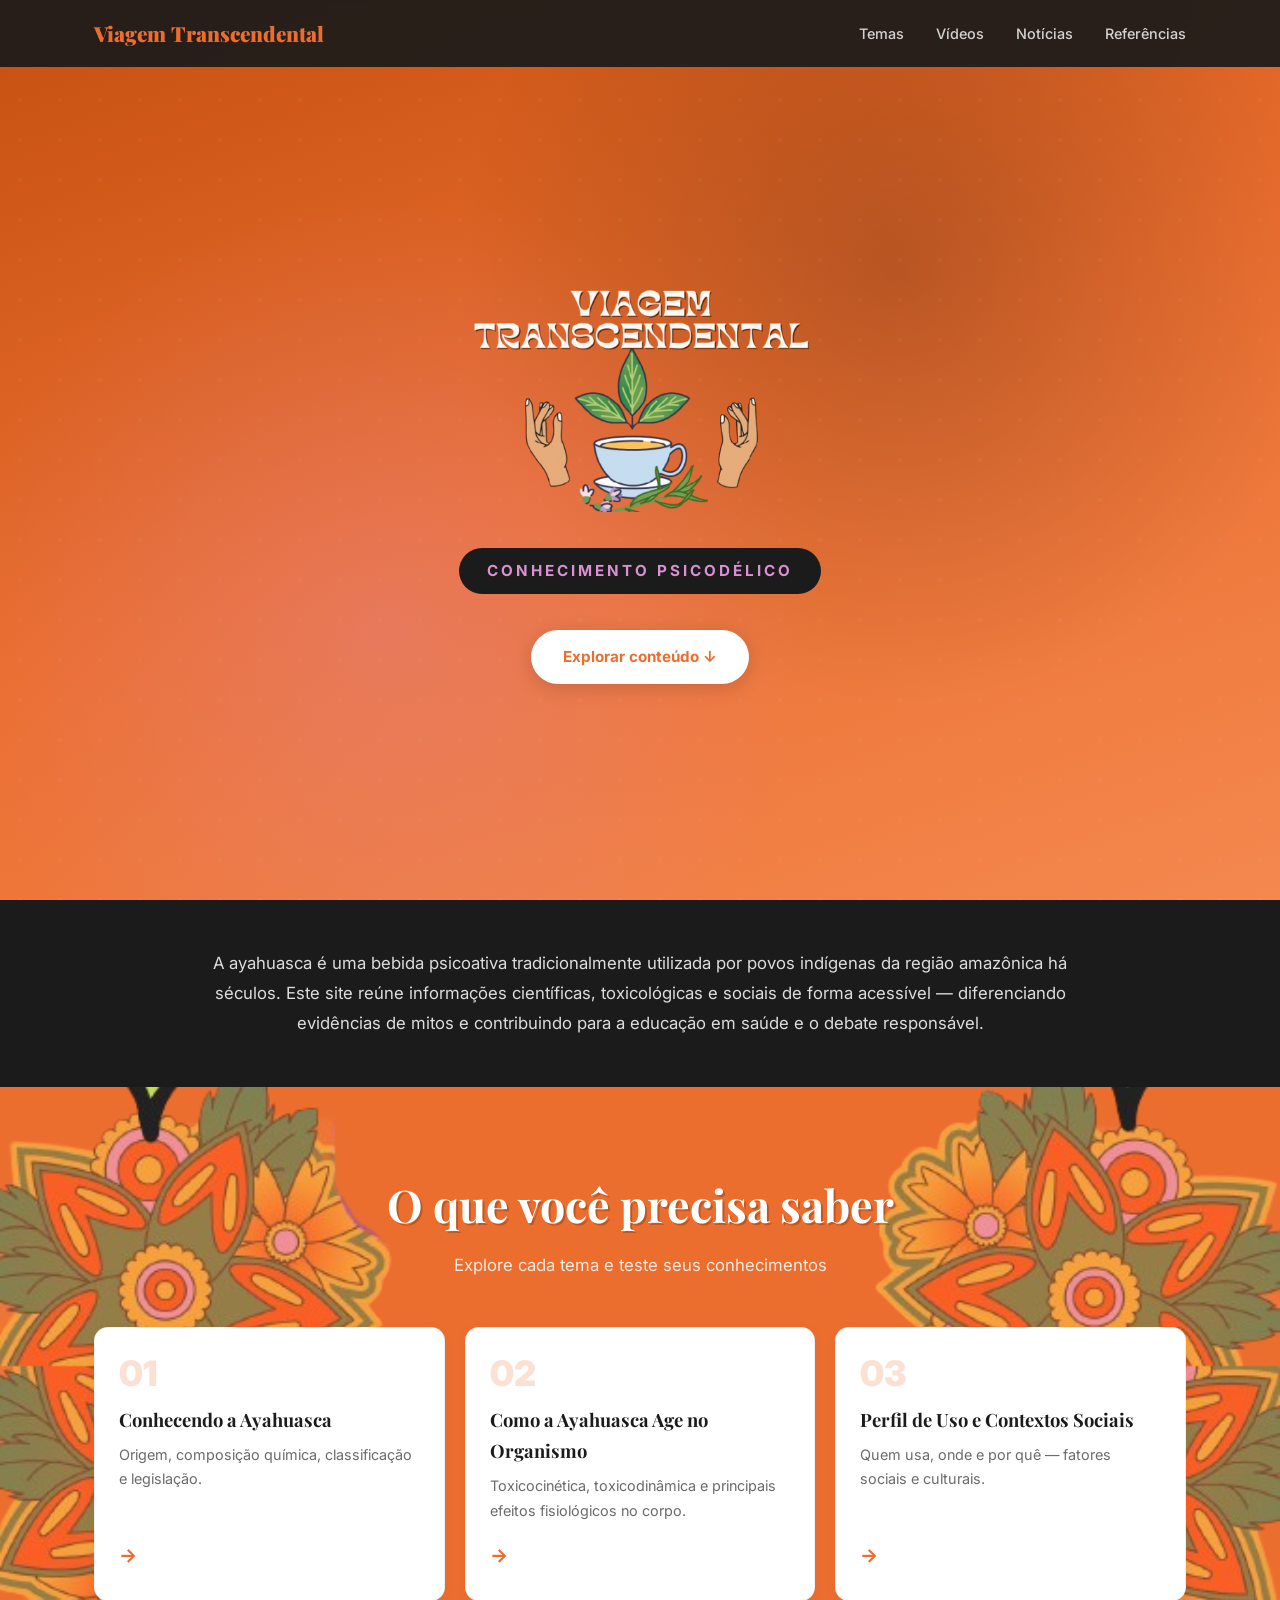
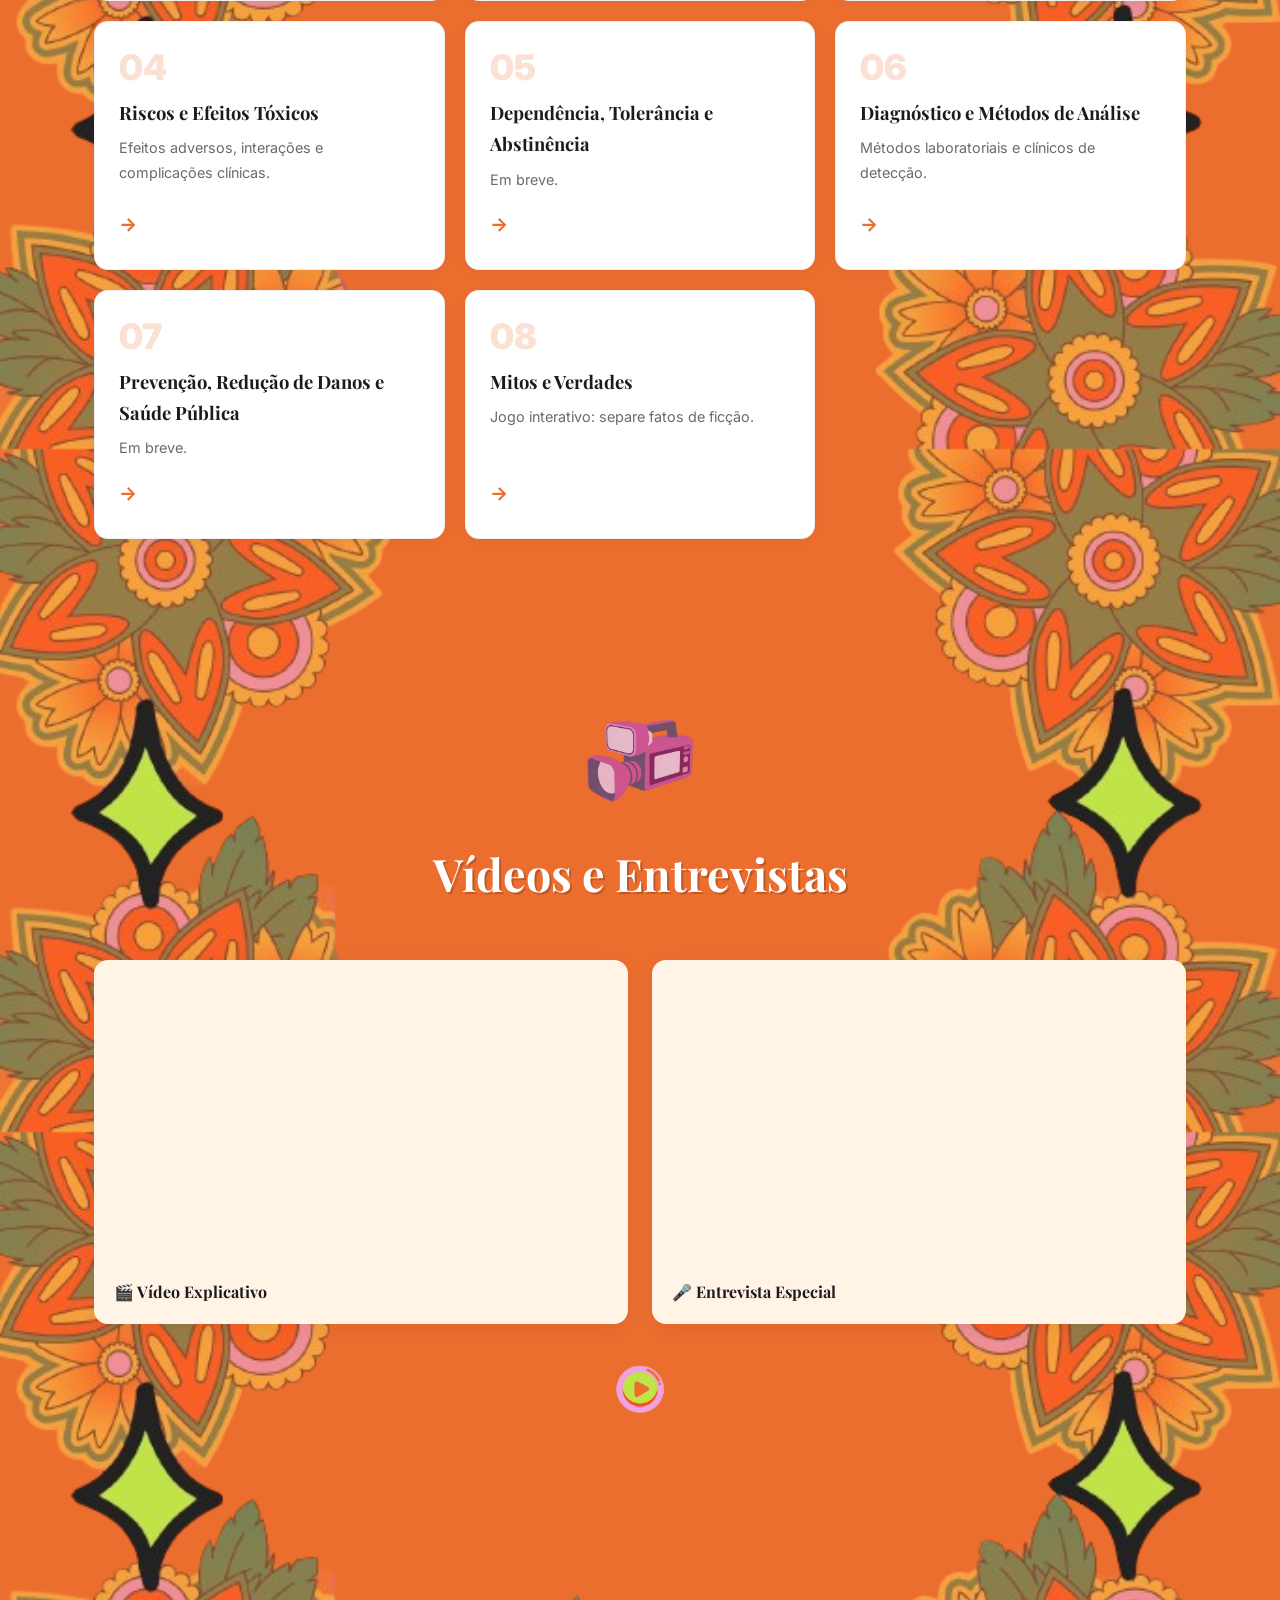
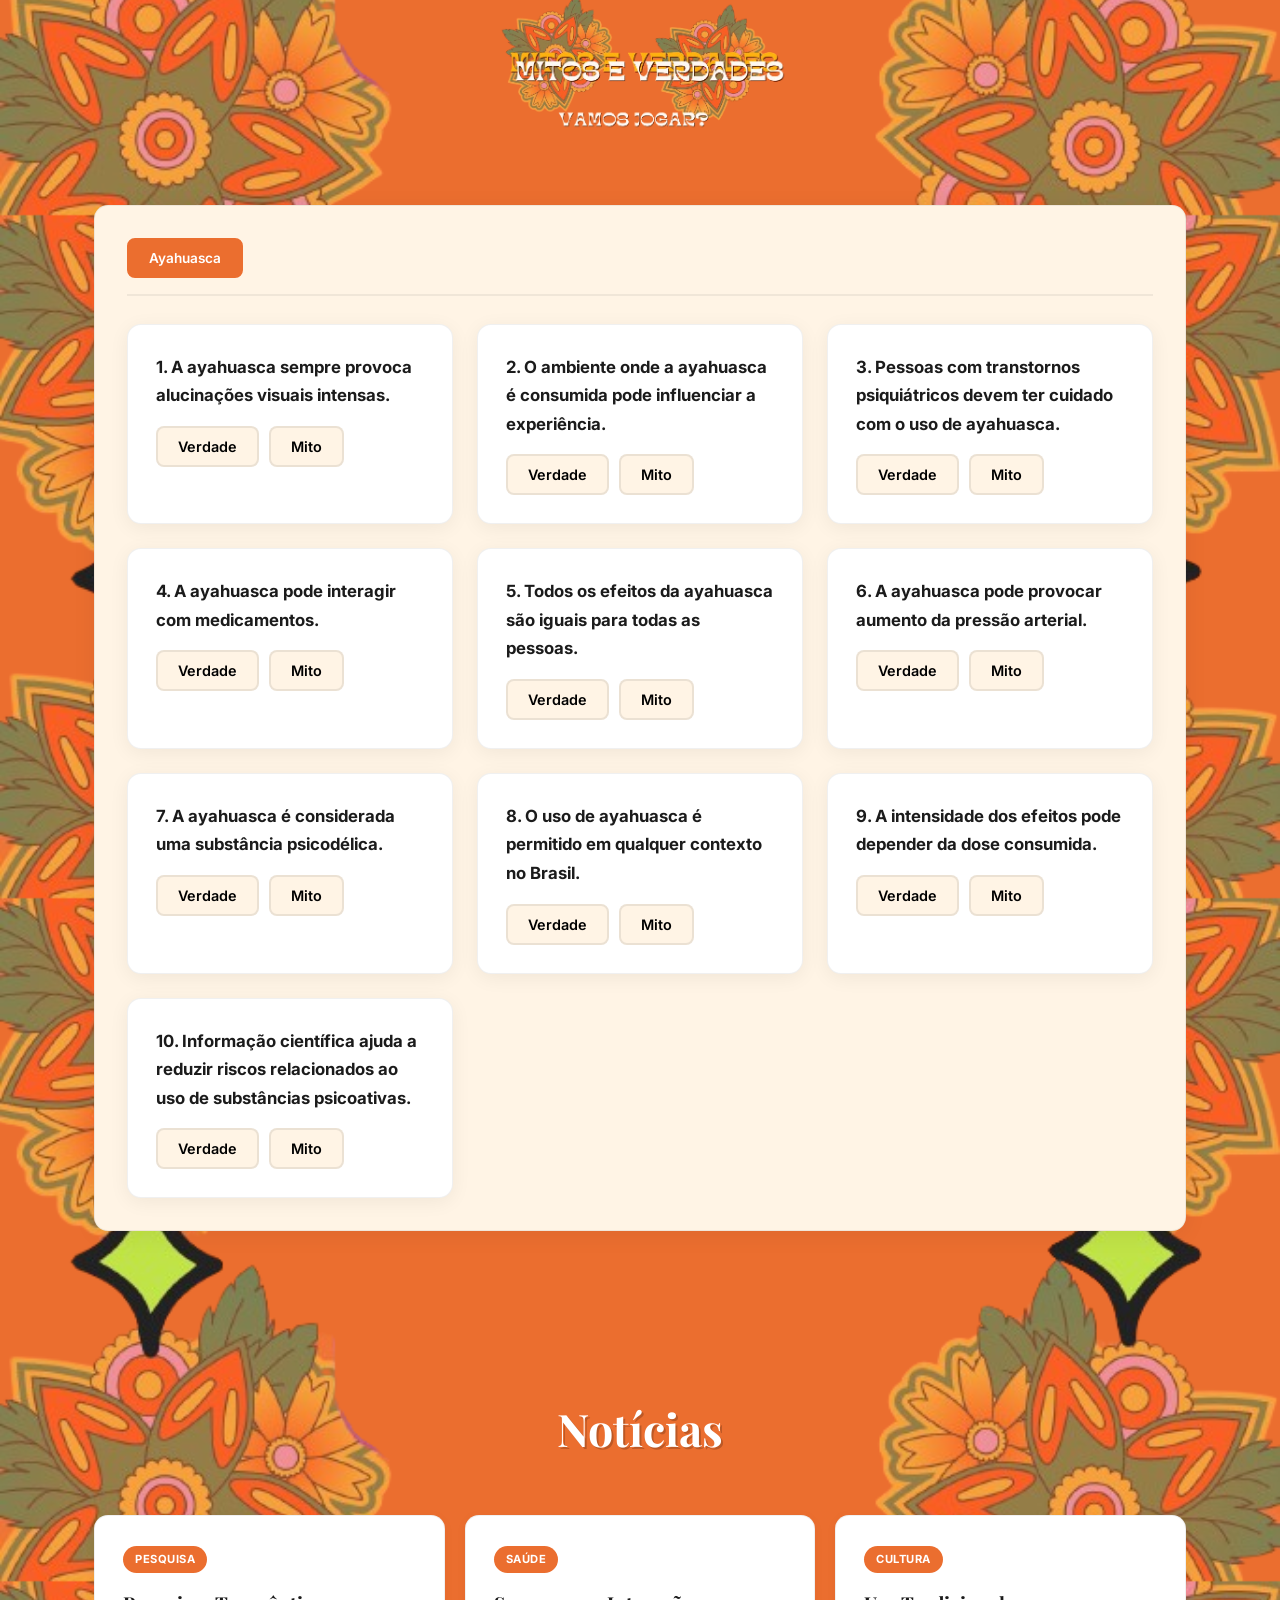
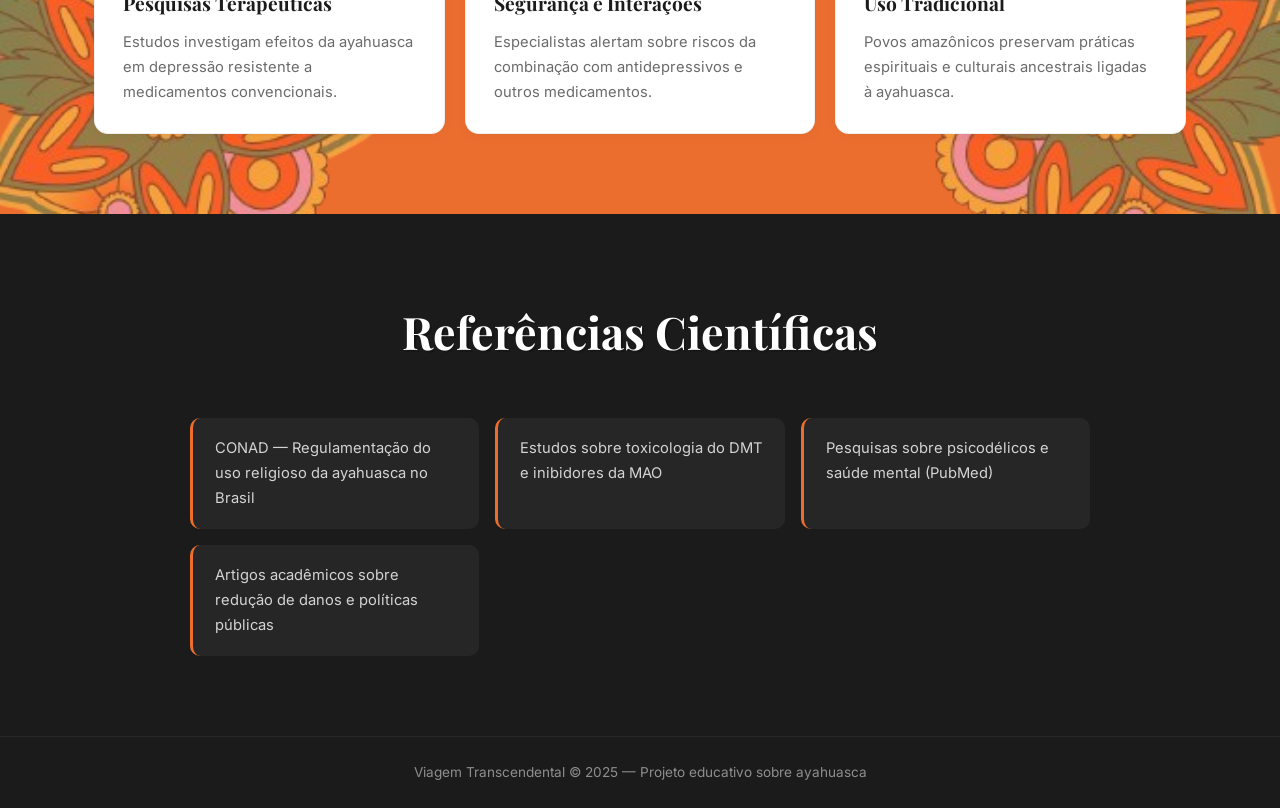
==== index.html @ 39dd9fab "nota 10" ====
<!DOCTYPE html>
<html lang="pt-BR">
<head>
  <meta charset="UTF-8">
  <meta name="viewport" content="width=device-width, initial-scale=1.0">
  <title>Viagem Transcendental</title>
  <link rel="preconnect" href="https://fonts.googleapis.com">
  <link rel="preconnect" href="https://fonts.gstatic.com" crossorigin>
  <link href="https://fonts.googleapis.com/css2?family=Playfair+Display:wght@700;900&family=Inter:wght@400;500;600;700&display=swap" rel="stylesheet">
  <link rel="stylesheet" href="styles.css">
</head>
<body>

<nav class="navbar">
  <div class="nav-container">
    <a href="#" class="nav-logo">Viagem Transcendental</a>
    <ul class="nav-links">
      <li><a href="#temas">Temas</a></li>
      <li><a href="#videos">Vídeos</a></li>
      <li><a href="#noticias">Notícias</a></li>
      <li><a href="#referencias">Referências</a></li>
    </ul>
  </div>
</nav>

<header class="hero">
  <div class="hero-bg"></div>
  <div class="hero-content">
    <img src="assets/vt-1.png" alt="Viagem Transcendental" class="hero-title">
    <p class="hero-tagline">Conhecimento Psicodélico</p>
    <a href="#temas" class="hero-btn">Explorar conteúdo ↓</a>
  </div>
</header>

<section class="about-strip">
  <div class="container">
    <p>A ayahuasca é uma bebida psicoativa tradicionalmente utilizada por povos indígenas da região amazônica há séculos. Este site reúne informações científicas, toxicológicas e sociais de forma acessível — diferenciando evidências de mitos e contribuindo para a educação em saúde e o debate responsável.</p>
  </div>
</section>

<section id="temas" class="topics-section">
  <div class="container">
    <div class="section-header">
      <h2>O que você precisa saber</h2>
      <p>Explore cada tema e teste seus conhecimentos</p>
    </div>
    <div class="topics-grid">

      <a href="topico1.html" class="topic-card">
        <span class="topic-num">01</span>
        <h3>Conhecendo a Ayahuasca</h3>
        <p>Origem, composição química, classificação e legislação.</p>
        <span class="card-arrow">→</span>
      </a>

      <a href="topico2.html" class="topic-card">
        <span class="topic-num">02</span>
        <h3>Como a Ayahuasca Age no Organismo</h3>
        <p>Toxicocinética, toxicodinâmica e principais efeitos fisiológicos no corpo.</p>
        <span class="card-arrow">→</span>
      </a>

      <a href="topico3.html" class="topic-card">
        <span class="topic-num">03</span>
        <h3>Perfil de Uso e Contextos Sociais</h3>
        <p>Quem usa, onde e por quê — fatores sociais e culturais.</p>
        <span class="card-arrow">→</span>
      </a>

      <a href="topico4.html" class="topic-card">
        <span class="topic-num">04</span>
        <h3>Riscos e Efeitos Tóxicos</h3>
        <p>Efeitos adversos, interações e complicações clínicas.</p>
        <span class="card-arrow">→</span>
      </a>

      <a href="topico5.html" class="topic-card">
        <span class="topic-num">05</span>
        <h3>Dependência, Tolerância e Abstinência</h3>
        <p>Em breve.</p>
        <span class="card-arrow">→</span>
      </a>

      <a href="topico6.html" class="topic-card">
        <span class="topic-num">06</span>
        <h3>Diagnóstico e Métodos de Análise</h3>
        <p>Métodos laboratoriais e clínicos de detecção.</p>
        <span class="card-arrow">→</span>
      </a>

      <a href="topico7.html" class="topic-card">
        <span class="topic-num">07</span>
        <h3>Prevenção, Redução de Danos e Saúde Pública</h3>
        <p>Em breve.</p>
        <span class="card-arrow">→</span>
      </a>

      <a href="#quiz" class="topic-card">
        <span class="topic-num">08</span>
        <h3>Mitos e Verdades</h3>
        <p>Jogo interativo: separe fatos de ficção.</p>
        <span class="card-arrow">→</span>
      </a>

    </div>
  </div>
</section>

<section id="videos" class="videos-section">
  <div class="container">
    <div class="section-header">
      <img src="assets/camera.png" alt="" class="section-img">
      <h2>Vídeos e Entrevistas</h2>
    </div>
    <div class="video-grid">
      <div class="video-card">
        <div class="video-wrapper">
          <iframe src="https://www.youtube.com/embed/dQw4w9WgXcQ" allowfullscreen title="Vídeo explicativo"></iframe>
        </div>
        <h3>🎬 Vídeo Explicativo</h3>
      </div>
      <div class="video-card">
        <div class="video-wrapper">
          <iframe src="https://www.youtube.com/embed/dQw4w9WgXcQ" allowfullscreen title="Entrevista"></iframe>
        </div>
        <h3>🎤 Entrevista Especial</h3>
      </div>
    </div>
    <div class="play-action">
      <img src="assets/play.png" alt="Play" class="play-img" id="play-btn">
    </div>
  </div>
</section>

<section id="quiz" class="quiz-tabs-section">
  <div class="container">
    <div class="section-header">
      <img src="assets/flores.png" alt="Mitos e Verdades" class="section-img section-img-lg">
    </div>
    <div class="quiz-box">
      <div class="quiz-tabs">
        <button class="quiz-tab active" data-tab="ayahuasca">Ayahuasca</button>
      </div>

      <div class="quiz-panel active" id="panel-ayahuasca">
        <div class="quiz-grid">
          <div class="quiz-item" data-answer="mito">
            <p class="quiz-question">1. A ayahuasca sempre provoca alucinações visuais intensas.</p>
            <div class="quiz-options">
              <button class="quiz-btn" data-choice="verdade">Verdade</button>
              <button class="quiz-btn" data-choice="mito">Mito</button>
            </div>
            <div class="quiz-feedback">
              <p class="ans-result"></p>
              <p class="ans-explanation">Os efeitos variam entre as pessoas. Algumas podem ter visões intensas, enquanto outras experimentam principalmente alterações emocionais, introspecção ou mudanças na percepção.</p>
            </div>
          </div>

          <div class="quiz-item" data-answer="verdade">
            <p class="quiz-question">2. O ambiente onde a ayahuasca é consumida pode influenciar a experiência.</p>
            <div class="quiz-options">
              <button class="quiz-btn" data-choice="verdade">Verdade</button>
              <button class="quiz-btn" data-choice="mito">Mito</button>
            </div>
            <div class="quiz-feedback">
              <p class="ans-result"></p>
              <p class="ans-explanation">O chamado "set e setting" — estado mental da pessoa e ambiente onde ocorre o consumo — pode influenciar significativamente os efeitos psicológicos da experiência.</p>
            </div>
          </div>

          <div class="quiz-item" data-answer="verdade">
            <p class="quiz-question">3. Pessoas com transtornos psiquiátricos devem ter cuidado com o uso de ayahuasca.</p>
            <div class="quiz-options">
              <button class="quiz-btn" data-choice="verdade">Verdade</button>
              <button class="quiz-btn" data-choice="mito">Mito</button>
            </div>
            <div class="quiz-feedback">
              <p class="ans-result"></p>
              <p class="ans-explanation">Indivíduos com histórico de psicose, esquizofrenia ou transtornos psiquiátricos graves podem apresentar maior risco de crises psicológicas após o uso.</p>
            </div>
          </div>

          <div class="quiz-item" data-answer="verdade">
            <p class="quiz-question">4. A ayahuasca pode interagir com medicamentos.</p>
            <div class="quiz-options">
              <button class="quiz-btn" data-choice="verdade">Verdade</button>
              <button class="quiz-btn" data-choice="mito">Mito</button>
            </div>
            <div class="quiz-feedback">
              <p class="ans-result"></p>
              <p class="ans-explanation">Especialmente com medicamentos que atuam no sistema serotoninérgico, como antidepressivos, podendo aumentar o risco de síndrome serotoninérgica.</p>
            </div>
          </div>

          <div class="quiz-item" data-answer="mito">
            <p class="quiz-question">5. Todos os efeitos da ayahuasca são iguais para todas as pessoas.</p>
            <div class="quiz-options">
              <button class="quiz-btn" data-choice="verdade">Verdade</button>
              <button class="quiz-btn" data-choice="mito">Mito</button>
            </div>
            <div class="quiz-feedback">
              <p class="ans-result"></p>
              <p class="ans-explanation">Os efeitos podem variar de acordo com dose, metabolismo, estado psicológico e ambiente.</p>
            </div>
          </div>

          <div class="quiz-item" data-answer="verdade">
            <p class="quiz-question">6. A ayahuasca pode provocar aumento da pressão arterial.</p>
            <div class="quiz-options">
              <button class="quiz-btn" data-choice="verdade">Verdade</button>
              <button class="quiz-btn" data-choice="mito">Mito</button>
            </div>
            <div class="quiz-feedback">
              <p class="ans-result"></p>
              <p class="ans-explanation">Alguns compostos presentes na bebida podem causar alterações cardiovasculares temporárias, como aumento da pressão arterial e da frequência cardíaca.</p>
            </div>
          </div>

          <div class="quiz-item" data-answer="verdade">
            <p class="quiz-question">7. A ayahuasca é considerada uma substância psicodélica.</p>
            <div class="quiz-options">
              <button class="quiz-btn" data-choice="verdade">Verdade</button>
              <button class="quiz-btn" data-choice="mito">Mito</button>
            </div>
            <div class="quiz-feedback">
              <p class="ans-result"></p>
              <p class="ans-explanation">Ela contém compostos que alteram a percepção, o pensamento e o estado de consciência, sendo classificada como uma substância psicodélica.</p>
            </div>
          </div>

          <div class="quiz-item" data-answer="mito">
            <p class="quiz-question">8. O uso de ayahuasca é permitido em qualquer contexto no Brasil.</p>
            <div class="quiz-options">
              <button class="quiz-btn" data-choice="verdade">Verdade</button>
              <button class="quiz-btn" data-choice="mito">Mito</button>
            </div>
            <div class="quiz-feedback">
              <p class="ans-result"></p>
              <p class="ans-explanation">No Brasil, o uso é permitido apenas em contextos religiosos específicos, conforme regulamentação do Conselho Nacional de Políticas sobre Drogas (CONAD).</p>
            </div>
          </div>

          <div class="quiz-item" data-answer="verdade">
            <p class="quiz-question">9. A intensidade dos efeitos pode depender da dose consumida.</p>
            <div class="quiz-options">
              <button class="quiz-btn" data-choice="verdade">Verdade</button>
              <button class="quiz-btn" data-choice="mito">Mito</button>
            </div>
            <div class="quiz-feedback">
              <p class="ans-result"></p>
              <p class="ans-explanation">A quantidade ingerida influencia diretamente a intensidade e duração dos efeitos físicos e psicológicos.</p>
            </div>
          </div>

          <div class="quiz-item" data-answer="verdade">
            <p class="quiz-question">10. Informação científica ajuda a reduzir riscos relacionados ao uso de substâncias psicoativas.</p>
            <div class="quiz-options">
              <button class="quiz-btn" data-choice="verdade">Verdade</button>
              <button class="quiz-btn" data-choice="mito">Mito</button>
            </div>
            <div class="quiz-feedback">
              <p class="ans-result"></p>
              <p class="ans-explanation">O acesso a informações confiáveis permite que as pessoas compreendam melhor os possíveis riscos e adotem comportamentos mais seguros.</p>
            </div>
          </div>
        </div>
      </div>








    </div>
  </div>
</section>

<section id="noticias" class="news-section">
  <div class="container">
    <div class="section-header">
      <h2>Notícias</h2>
    </div>
    <div class="news-grid">
      <div class="news-card">
        <span class="news-tag">Pesquisa</span>
        <h4>Pesquisas Terapêuticas</h4>
        <p>Estudos investigam efeitos da ayahuasca em depressão resistente a medicamentos convencionais.</p>
      </div>
      <div class="news-card">
        <span class="news-tag">Saúde</span>
        <h4>Segurança e Interações</h4>
        <p>Especialistas alertam sobre riscos da combinação com antidepressivos e outros medicamentos.</p>
      </div>
      <div class="news-card">
        <span class="news-tag">Cultura</span>
        <h4>Uso Tradicional</h4>
        <p>Povos amazônicos preservam práticas espirituais e culturais ancestrais ligadas à ayahuasca.</p>
      </div>
    </div>
  </div>
</section>

<section id="referencias" class="references-section">
  <div class="container">
    <div class="section-header light">
      <h2>Referências Científicas</h2>
    </div>
    <div class="ref-grid">
      <div class="ref-item">CONAD — Regulamentação do uso religioso da ayahuasca no Brasil</div>
      <div class="ref-item">Estudos sobre toxicologia do DMT e inibidores da MAO</div>
      <div class="ref-item">Pesquisas sobre psicodélicos e saúde mental (PubMed)</div>
      <div class="ref-item">Artigos acadêmicos sobre redução de danos e políticas públicas</div>
    </div>
  </div>
</section>

<footer>
  <div class="container">
    <p>Viagem Transcendental &copy; 2025 — Projeto educativo sobre ayahuasca</p>
  </div>
</footer>

<script src="script.js"></script>
</body>
</html>
---- styles.css ----
:root {
  --orange: #EB6E2F;
  --orange-dark: #c4500f;
  --orange-light: #f4884f;
  --pink: #D991D2;
  --pink-dark: #b86fb1;
  --cream: #FFF4E5;
  --dark: #1B1B1B;
  --white: #ffffff;
  --text: #2d2d2d;
  --text-muted: #6b6b6b;
  --radius: 14px;
}

* { margin: 0; padding: 0; box-sizing: border-box; }

body {
  font-family: 'Inter', sans-serif;
  color: var(--text);
  line-height: 1.7;
  background: var(--orange);
  background-image: url('assets/fundo.png');
  background-repeat: repeat-y;
  background-size: 100% auto;
  background-position: top center;
}

.container {
  max-width: 1140px;
  margin: 0 auto;
  padding: 0 24px;
}

h1, h2, h3, h4 {
  font-family: 'Playfair Display', serif;
}

/* ===== NAVBAR ===== */
.navbar {
  position: fixed;
  top: 0;
  left: 0;
  right: 0;
  z-index: 100;
  background: rgba(27,27,27,.92);
  backdrop-filter: blur(12px);
  padding: 16px 0;
}

.nav-container {
  max-width: 1140px;
  margin: 0 auto;
  padding: 0 24px;
  display: flex;
  align-items: center;
  justify-content: space-between;
}

.nav-logo {
  font-family: 'Playfair Display', serif;
  font-size: 1.3rem;
  font-weight: 900;
  color: var(--orange);
  text-decoration: none;
}

.nav-links {
  display: flex;
  list-style: none;
  gap: 32px;
}

.nav-links a {
  color: rgba(255,255,255,.8);
  text-decoration: none;
  font-size: .9rem;
  font-weight: 500;
  transition: .2s;
}

.nav-links a:hover {
  color: var(--orange);
}

/* ===== HERO ===== */
/* ===== HERO (MODIFICADO) ===== */
.hero {
  min-height: 100vh;
  display: flex;
  flex-direction: column;
  align-items: center;
  justify-content: center; /* Alinha verticalmente no centro */
  text-align: center;
  position: relative;
  overflow: hidden;
  background: var(--orange);
  padding: 100px 24px 60px; /* Aumentado o padding para dar folga da navbar e do fundo */
}

/* O conteúdo agora é flexível e não foge da tela */
.hero-content {
  position: relative; /* Mudado de absolute para relative */
  z-index: 3;
  display: flex;
  flex-direction: column; /* Empilha os elementos um embaixo do outro */
  align-items: center;    /* Centraliza horizontalmente */
  justify-content: center;
  width: 100%;
  max-width: 800px;       /* Limita a largura para o conteúdo não espalhar em telas ultra-wide */
  margin: 0 auto;
}

.hero-bg {
  position: absolute;
  inset: 0;
  background:
    radial-gradient(circle at 30% 70%, rgba(217,145,210,.25) 0%, transparent 40%),
    radial-gradient(circle at 70% 30%, rgba(0,0,0,.2) 0%, transparent 40%),
    linear-gradient(160deg, var(--orange-dark) 0%, var(--orange) 50%, var(--orange-light) 100%);
}

.hero::after {
  content: "";
  position: absolute;
  inset: 0;
  background-image: url("data:image/svg+xml,%3Csvg width='40' height='40' viewBox='0 0 40 40' xmlns='http://www.w3.org/2000/svg'%3E%3Cg fill='%23ffffff' fill-opacity='0.04'%3E%3Ccircle cx='20' cy='20' r='2'/%3E%3C/g%3E%3C/svg%3E");
}

.hero-frame {
  position: relative;
  z-index: 1;
  width: 100%;
  max-width: 910px;
  height: auto;
  margin-top: 60px;
}

.hero-title {
  max-width: 480px;
  width: 80%;
  height: auto;
  margin-bottom: 20px;
}

.hero-logo {
  max-width: 700px;
  width: 90%;
  height: auto;
}

.hero h1 {
  font-size: clamp(3.5rem, 9vw, 6.5rem);
  color: #fff;
  text-shadow: 4px 4px 0 rgba(0,0,0,.25);
  letter-spacing: -1px;
  line-height: 1;
}

.hero-tagline {
  margin-top: 16px;
  display: inline-block;
  background: var(--dark);
  color: var(--pink);
  padding: 10px 28px;
  border-radius: 50px;
  font-weight: 700;
  font-size: .95rem;
  letter-spacing: 3px;
  text-transform: uppercase;
}

.hero-btn {
  display: inline-block;
  margin-top: 36px;
  padding: 14px 32px;
  background: #fff;
  color: var(--orange);
  text-decoration: none;
  font-weight: 700;
  border-radius: 50px;
  font-size: .95rem;
  transition: .3s;
  box-shadow: 0 4px 20px rgba(0,0,0,.15);
}

.hero-btn:hover {
  transform: translateY(-3px);
  box-shadow: 0 8px 30px rgba(0,0,0,.25);
}

/* ===== ABOUT STRIP ===== */
.about-strip {
  background: var(--dark);
  padding: 48px 0;
}

.about-strip p {
  color: rgba(255,255,255,.85);
  font-size: 1.05rem;
  max-width: 860px;
  margin: 0 auto;
  text-align: center;
  line-height: 1.8;
}

/* ===== SECTION HEADERS ===== */
.section-header {
  text-align: center;
  margin-bottom: 48px;
}

.section-header h2 {
  font-size: clamp(2rem, 4vw, 2.8rem);
  color: #fff;
  margin-bottom: 8px;
  text-shadow: 2px 2px 0 rgba(0,0,0,.2);
}

.section-header.light h2 {
  color: #fff;
}

.section-header p {
  color: rgba(255,255,255,.85);
  font-size: 1.05rem;
}

/* ===== TOPICS ===== */
.topics-section {
  padding: 80px 0;
  background: transparent;
}

.topics-grid {
  display: grid;
  grid-template-columns: repeat(auto-fill, minmax(260px, 1fr));
  gap: 20px;
}

.topic-card {
  background: var(--white);
  border-radius: var(--radius);
  padding: 28px 24px;
  text-decoration: none;
  color: var(--text);
  position: relative;
  overflow: hidden;
  border: 1px solid rgba(0,0,0,.06);
  box-shadow: 0 2px 12px rgba(0,0,0,.04);
  transition: .3s;
  display: flex;
  flex-direction: column;
}

.topic-card::before {
  content: "";
  position: absolute;
  top: 0;
  left: 0;
  right: 0;
  height: 4px;
  background: linear-gradient(90deg, var(--orange), var(--pink));
  opacity: 0;
  transition: .3s;
}

.topic-card:hover {
  transform: translateY(-6px);
  box-shadow: 0 12px 36px rgba(235,110,47,.15);
  border-color: var(--orange);
}

.topic-card:hover::before {
  opacity: 1;
}

.topic-num {
  font-size: 2.2rem;
  font-weight: 900;
  color: var(--orange);
  opacity: .2;
  line-height: 1;
  margin-bottom: 12px;
}

.topic-card h3 {
  font-size: 1.15rem;
  margin-bottom: 8px;
  color: var(--dark);
}

.topic-card p {
  font-size: .9rem;
  color: var(--text-muted);
  flex: 1;
}

.card-arrow {
  display: inline-block;
  margin-top: 16px;
  font-size: 1.2rem;
  color: var(--orange);
  font-weight: 700;
  transition: .2s;
}

.topic-card:hover .card-arrow {
  transform: translateX(6px);
}

/* ===== VIDEOS ===== */
.videos-section {
  padding: 80px 0;
  background: transparent;
}

.video-grid {
  display: grid;
  grid-template-columns: repeat(auto-fit, minmax(320px, 1fr));
  gap: 24px;
}

.video-card {
  background: var(--cream);
  border-radius: var(--radius);
  overflow: hidden;
  box-shadow: 0 4px 20px rgba(0,0,0,.06);
  transition: .3s;
}

.video-card:hover {
  transform: translateY(-4px);
  box-shadow: 0 12px 32px rgba(0,0,0,.1);
}

.video-wrapper {
  position: relative;
  padding-bottom: 56.25%;
}

.video-wrapper iframe {
  position: absolute;
  width: 100%;
  height: 100%;
  top: 0;
  left: 0;
  border: none;
}

.video-card h3 {
  padding: 18px 20px;
  font-size: 1rem;
  color: var(--dark);
}

/* ===== NEWS ===== */
.news-section {
  padding: 80px 0;
  background: transparent;
}

.news-grid {
  display: grid;
  grid-template-columns: repeat(auto-fit, minmax(280px, 1fr));
  gap: 20px;
}

.news-card {
  background: var(--white);
  border-radius: var(--radius);
  padding: 28px;
  border: 1px solid rgba(0,0,0,.06);
  box-shadow: 0 2px 12px rgba(0,0,0,.04);
  transition: .3s;
}

.news-card:hover {
  transform: translateY(-4px);
  box-shadow: 0 8px 28px rgba(0,0,0,.1);
}

.news-tag {
  display: inline-block;
  padding: 4px 12px;
  background: var(--orange);
  color: #fff;
  font-size: .7rem;
  font-weight: 700;
  border-radius: 20px;
  text-transform: uppercase;
  letter-spacing: .5px;
  margin-bottom: 14px;
}

.news-card h4 {
  font-size: 1.2rem;
  margin-bottom: 10px;
  color: var(--dark);
}

.news-card p {
  color: var(--text-muted);
  font-size: .92rem;
}

/* ===== REFERENCES ===== */
.references-section {
  padding: 80px 0;
  background: var(--dark);
}

.ref-grid {
  display: grid;
  grid-template-columns: repeat(auto-fit, minmax(260px, 1fr));
  gap: 16px;
  max-width: 900px;
  margin: 0 auto;
}

.ref-item {
  padding: 18px 22px;
  background: rgba(255,255,255,.05);
  border-radius: 10px;
  color: rgba(255,255,255,.8);
  font-size: .92rem;
  border-left: 3px solid var(--orange);
}

/* ===== QUIZ TABS (index) ===== */
.quiz-tabs-section {
  padding: 80px 0;
  background: transparent;
}

.quiz-box {
  background: var(--cream);
  border-radius: var(--radius);
  padding: 32px;
  border: 1px solid rgba(0,0,0,.06);
  box-shadow: 0 4px 24px rgba(0,0,0,.06);
}

.quiz-tabs {
  display: flex;
  flex-wrap: wrap;
  gap: 8px;
  margin-bottom: 28px;
  border-bottom: 2px solid rgba(0,0,0,.06);
  padding-bottom: 16px;
}

.quiz-tab {
  padding: 10px 20px;
  background: var(--white);
  border: 2px solid rgba(0,0,0,.08);
  border-radius: 8px;
  font-weight: 600;
  font-size: .85rem;
  cursor: pointer;
  transition: .2s;
  font-family: 'Inter', sans-serif;
}

.quiz-tab:hover {
  border-color: var(--orange);
  color: var(--orange);
}

.quiz-tab.active {
  background: var(--orange);
  color: #fff;
  border-color: var(--orange);
}

.quiz-panel {
  display: none;
}

.quiz-panel.active {
  display: block;
  animation: fadeIn .3s ease;
}

/* ===== SECTION IMAGES ===== */
.section-img {
  display: block;
  max-width: 220px;
  height: auto;
  margin: 0 auto 20px;
}

.section-img-lg {
  max-width: 320px;
}

.play-action {
  text-align: center;
  margin-top: 32px;
}

.play-img {
  width: 120px;
  cursor: pointer;
  transition: .3s;
}

.play-img:hover {
  transform: scale(1.1);
}

/* ===== FOOTER ===== */
footer {
  background: var(--dark);
  border-top: 1px solid rgba(255,255,255,.06);
  text-align: center;
  padding: 24px;
  color: rgba(255,255,255,.5);
  font-size: .85rem;
}

/* ===== PAGE HEADER (tópicos) ===== */
.page-header {
  background: linear-gradient(135deg, var(--orange-dark), var(--orange));
  padding: 100px 0 50px;
  color: #fff;
}

.page-header h1 {
  font-size: clamp(2rem, 5vw, 3rem);
  color: #fff;
  margin-top: 8px;
}

.back-link {
  color: rgba(255,255,255,.7);
  text-decoration: none;
  font-size: .9rem;
  font-weight: 500;
  transition: .2s;
}

.back-link:hover {
  color: #fff;
}

/* ===== PAGE CONTENT ===== */
.page-content {
  padding: 60px 24px 80px;
}

.content-block {
  background: var(--white);
  border-radius: var(--radius);
  padding: 40px;
  box-shadow: 0 4px 24px rgba(0,0,0,.06);
  margin-bottom: 48px;
  border: 1px solid rgba(0,0,0,.05);
}

.content-block h2 {
  text-align: left;
  font-size: 1.8rem;
  margin-bottom: 20px;
  color: var(--orange);
}

.content-block p {
  margin-bottom: 16px;
  color: var(--text-muted);
  font-size: 1.05rem;
}

/* ===== QUIZ ===== */
.quiz-section h2 {
  text-align: left;
  font-size: 1.8rem;
  margin-bottom: 24px;
  color: var(--dark);
}

.quiz-grid {
  display: grid;
  grid-template-columns: repeat(auto-fit, minmax(300px, 1fr));
  gap: 24px;
}

.quiz-item {
  background: var(--white);
  border-radius: var(--radius);
  padding: 28px;
  box-shadow: 0 4px 20px rgba(0,0,0,.06);
  border: 1px solid rgba(0,0,0,.06);
}

.quiz-question {
  font-weight: 700;
  font-size: 1.05rem;
  margin-bottom: 16px;
  color: var(--dark);
}

.quiz-options {
  display: flex;
  flex-wrap: wrap;
  gap: 10px;
}

.quiz-btn {
  padding: 10px 20px;
  background: var(--cream);
  border: 2px solid rgba(0,0,0,.08);
  border-radius: 8px;
  font-weight: 600;
  font-size: .9rem;
  cursor: pointer;
  transition: .2s;
  font-family: 'Inter', sans-serif;
}

.quiz-btn:hover:not(:disabled) {
  border-color: var(--orange);
  background: rgba(235,110,47,.06);
}

.quiz-btn:disabled {
  cursor: not-allowed;
  opacity: .7;
}

.quiz-btn.correct {
  background: #d4edda;
  border-color: #28a745;
  color: #155724;
}

.quiz-btn.wrong {
  background: #f8d7da;
  border-color: #dc3545;
  color: #721c24;
}

.quiz-feedback {
  display: none;
  margin-top: 16px;
  padding: 16px;
  border-radius: 10px;
  background: var(--cream);
}

.quiz-feedback.show {
  display: block;
  animation: fadeIn .3s ease;
}

.ans-result {
  font-weight: 700;
  font-size: 1rem;
  margin-bottom: 8px;
}

.ans-explanation {
  color: var(--text-muted);
  font-size: .9rem;
}

@keyframes fadeIn {
  from { opacity: 0; transform: translateY(-8px); }
  to { opacity: 1; transform: translateY(0); }
}

/* ===== RESPONSIVE ===== */
@media (max-width: 768px) {
  .nav-links { display: none; }
  .topics-grid { grid-template-columns: 1fr; }
  .content-block { padding: 24px; }
  .quiz-options { flex-direction: column; }
  .quiz-btn { width: 100%; }
  .about-strip p { font-size: .95rem; padding: 0 12px; }
  .hero-title { max-width: 280px; }
  .hero-frame { max-width: 100%; margin-top: 30px; }
  .hero-content { margin-top: -40px; }
  .section-img { max-width: 140px; }
  .section-img-lg { max-width: 220px; }
  .play-img { width: 80px; }
}
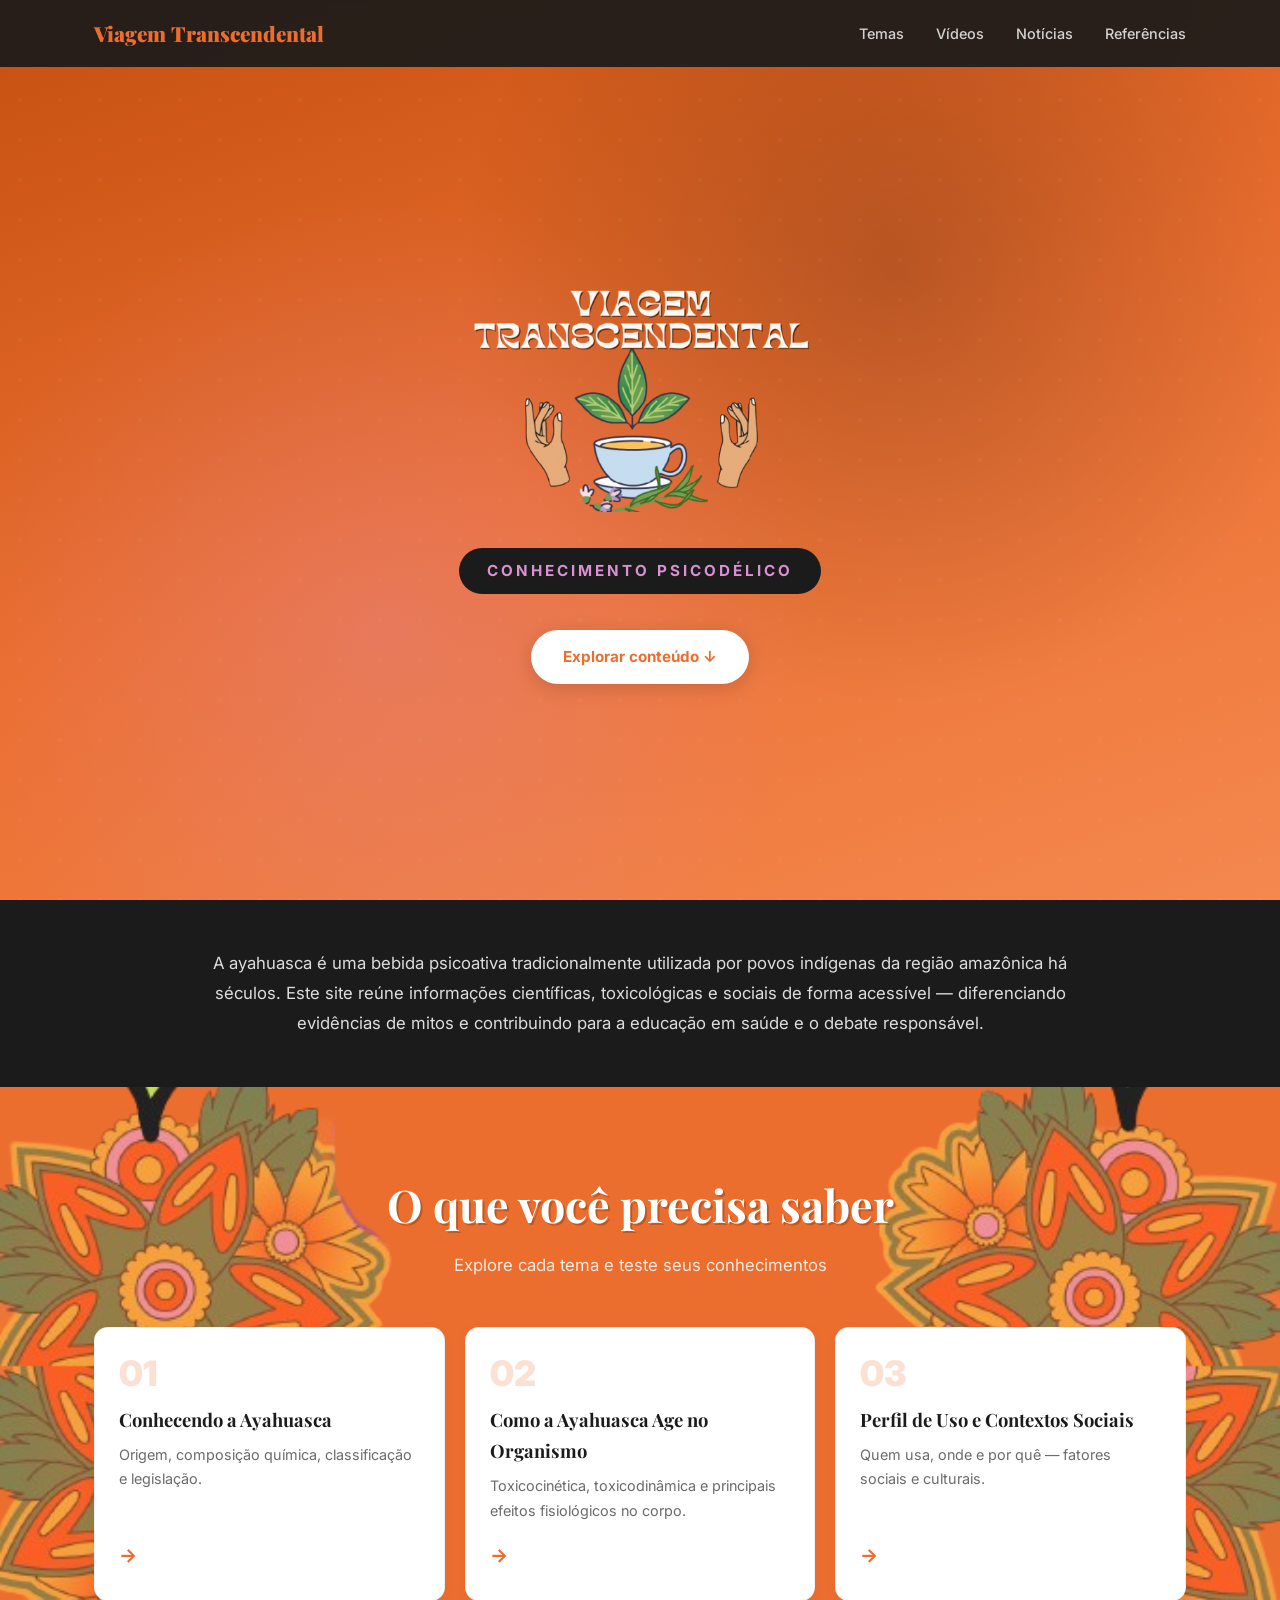
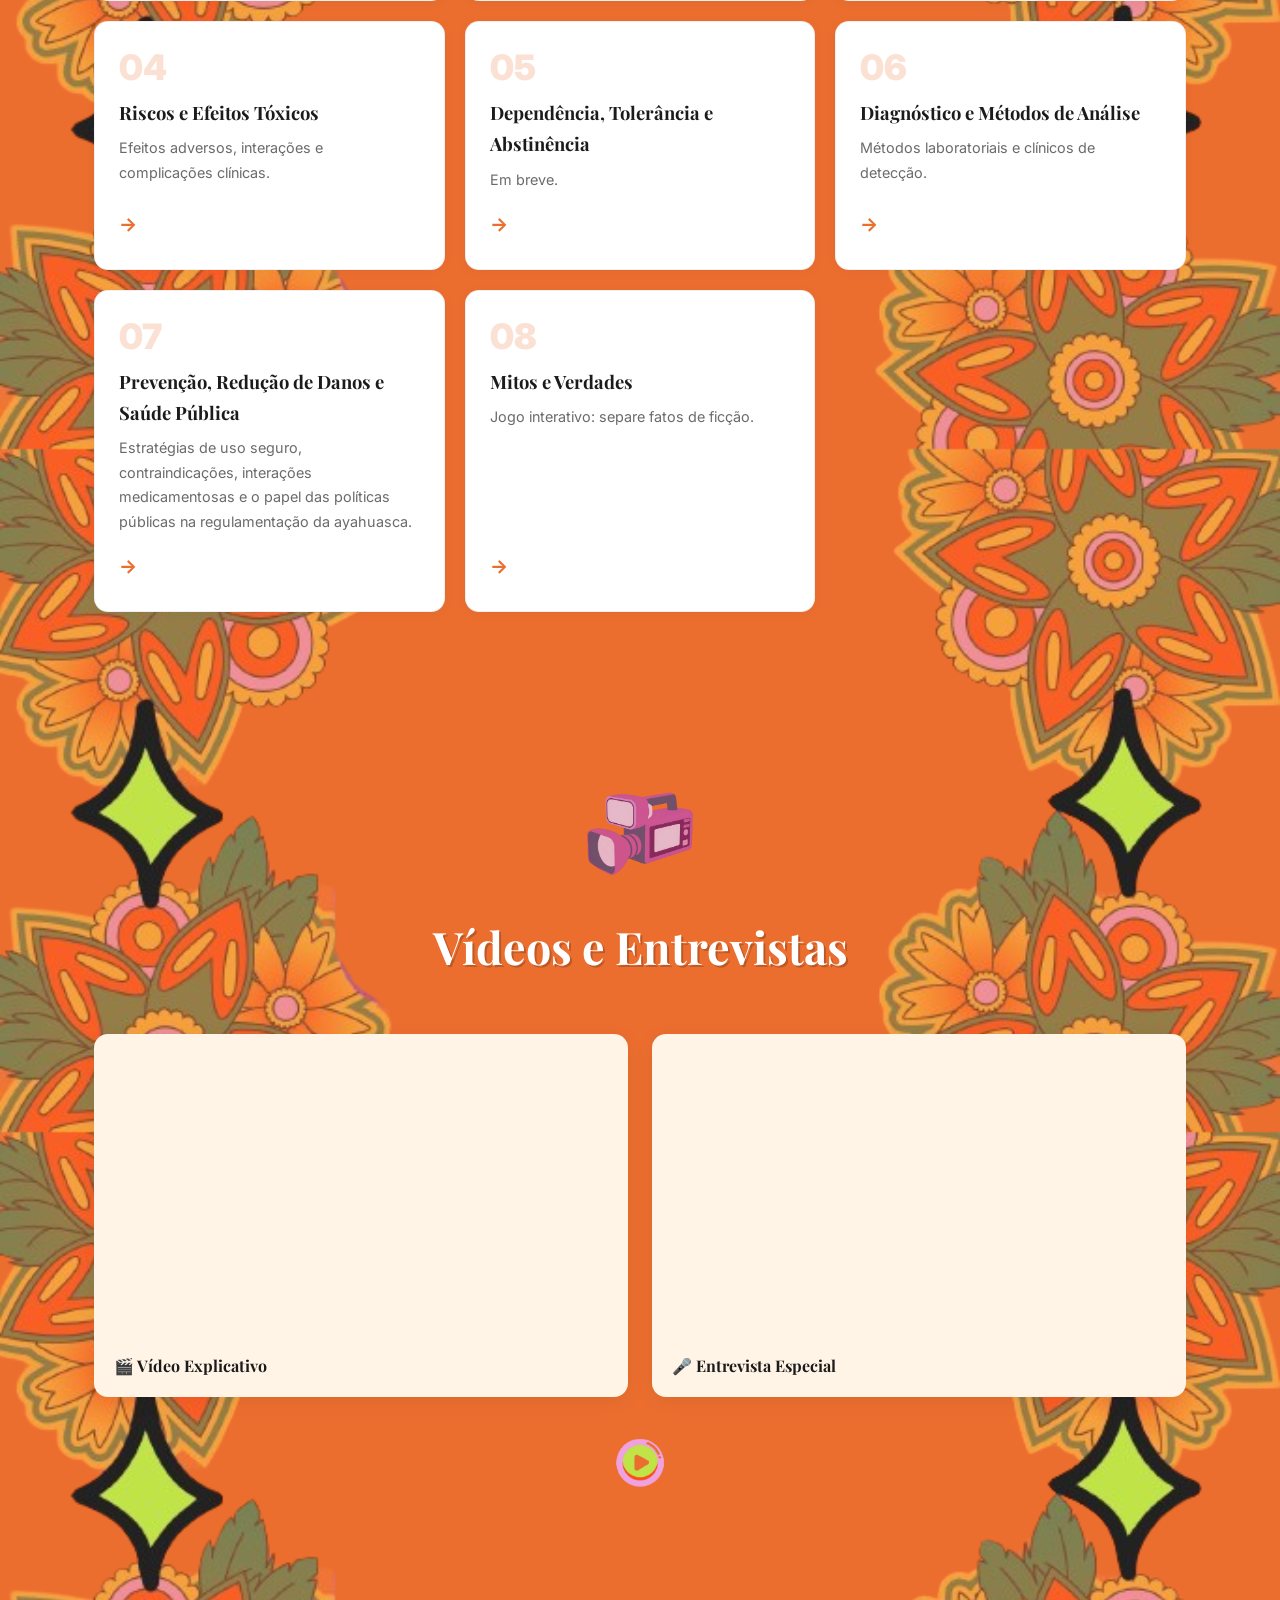
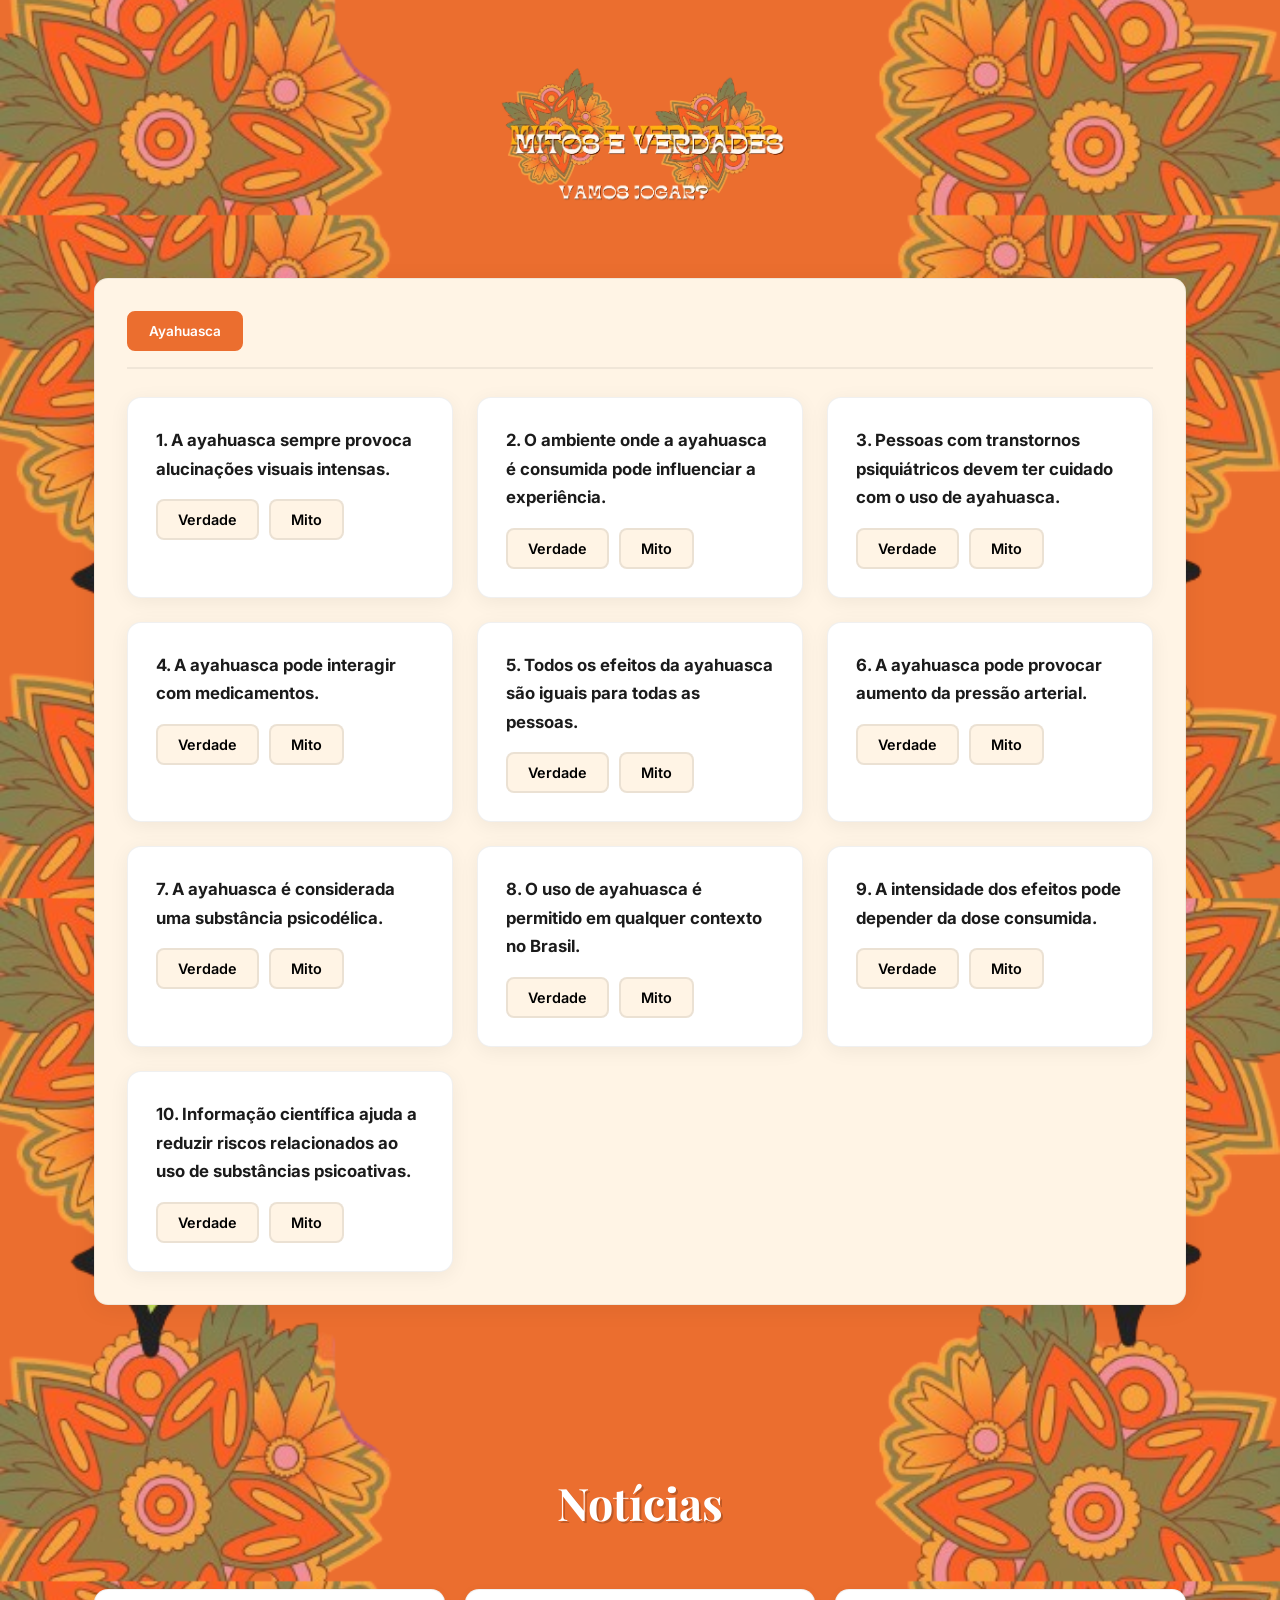
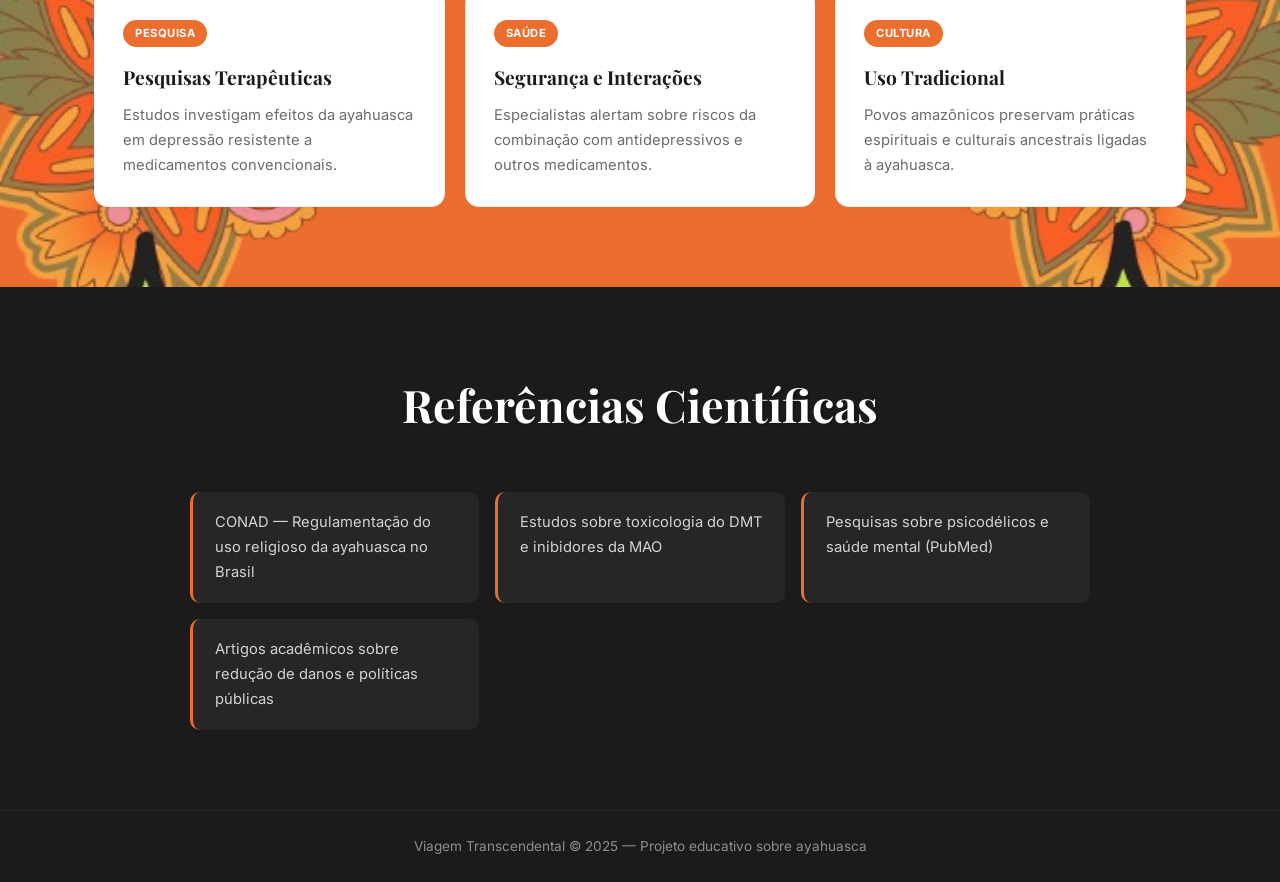
==== commit 884baf37: "versao final?" ====
--- a/index.html
+++ b/index.html
@@ -91,7 +91,8 @@
       <a href="topico7.html" class="topic-card">
         <span class="topic-num">07</span>
         <h3>Prevenção, Redução de Danos e Saúde Pública</h3>
-        <p>Em breve.</p>
+        <p>Estratégias de uso seguro, contraindicações, interações medicamentosas e o papel das políticas públicas na
+  regulamentação da ayahuasca.</p>
         <span class="card-arrow">→</span>
       </a>
 
@@ -115,13 +116,13 @@
     <div class="video-grid">
       <div class="video-card">
         <div class="video-wrapper">
-          <iframe src="https://www.youtube.com/embed/dQw4w9WgXcQ" allowfullscreen title="Vídeo explicativo"></iframe>
+          <iframe src="https://www.youtube.com/watch?v=gJEr-M83Fqk" allowfullscreen title="Vídeo explicativo"></iframe>
         </div>
         <h3>🎬 Vídeo Explicativo</h3>
       </div>
       <div class="video-card">
         <div class="video-wrapper">
-          <iframe src="https://www.youtube.com/embed/dQw4w9WgXcQ" allowfullscreen title="Entrevista"></iframe>
+          <iframe src="https://www.youtube.com/watch?v=15TtU0dIgQc  " allowfullscreen title="Entrevista"></iframe>
         </div>
         <h3>🎤 Entrevista Especial</h3>
       </div>
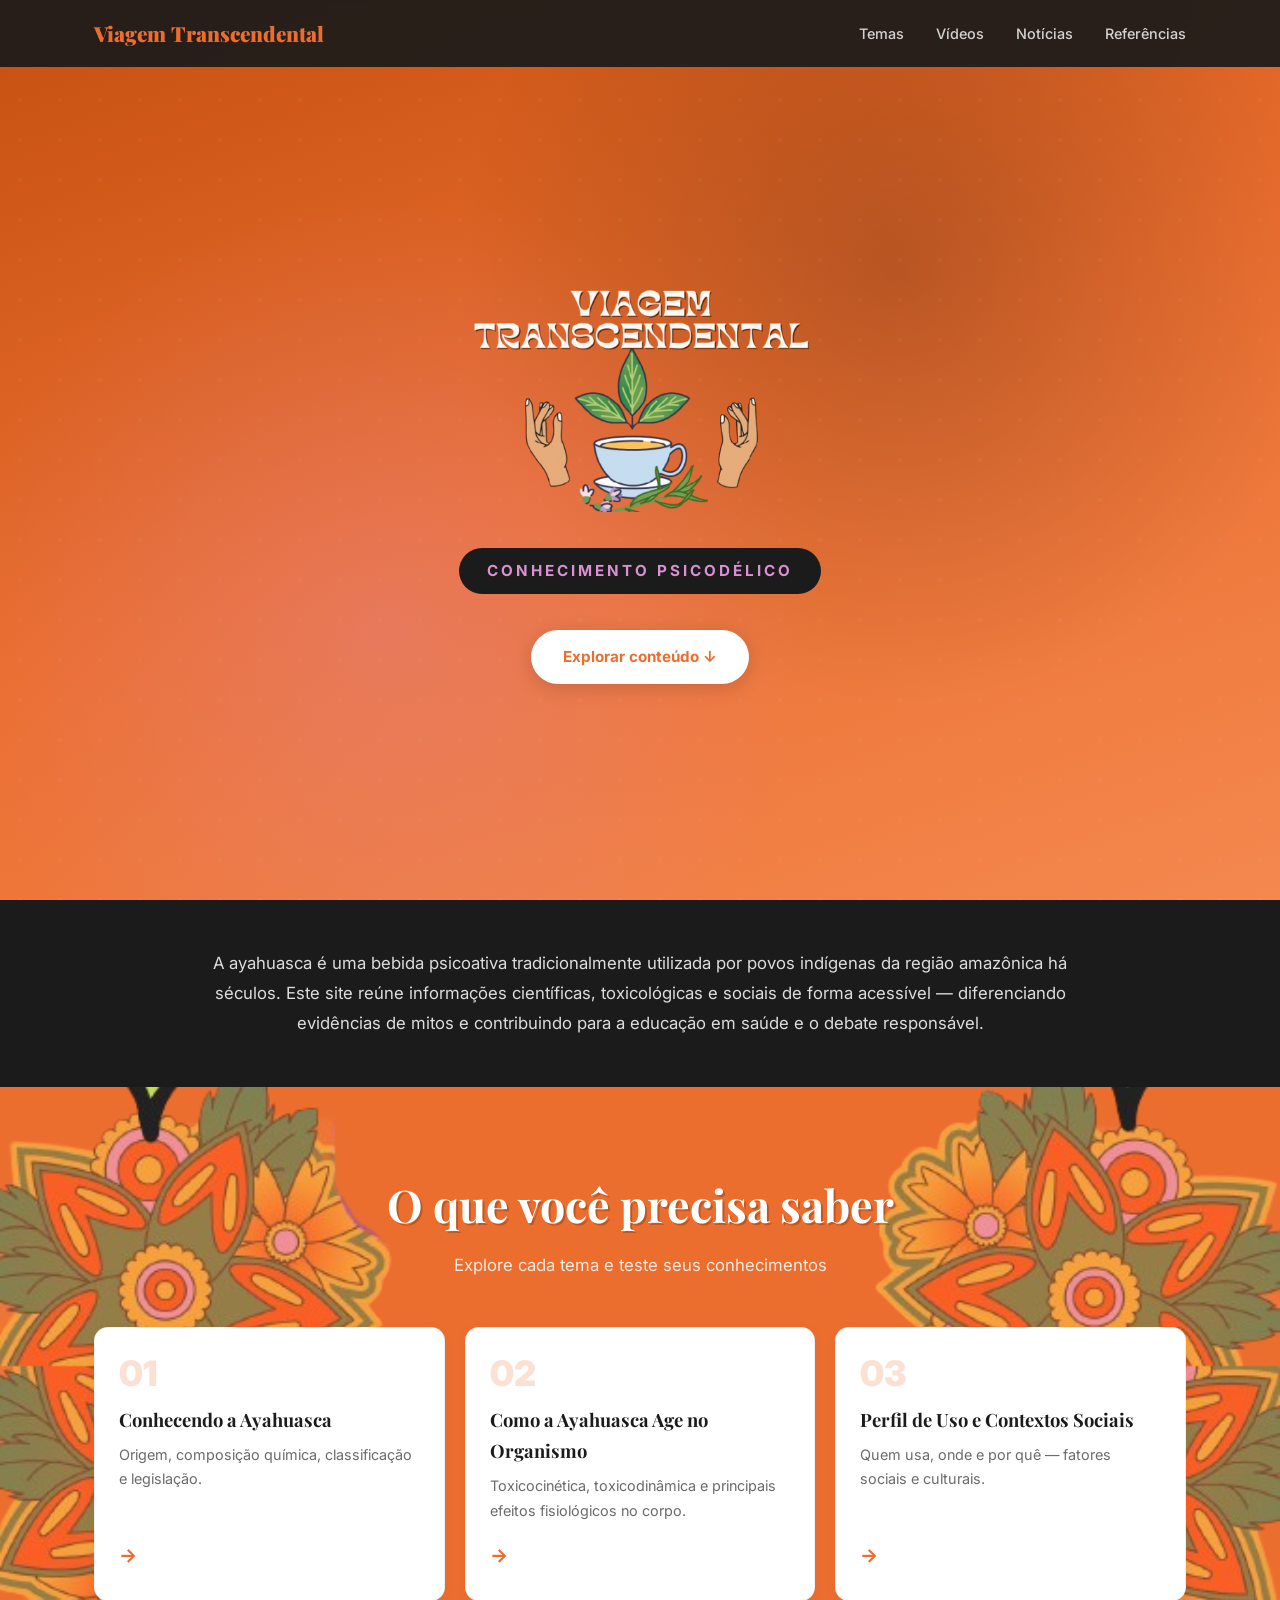
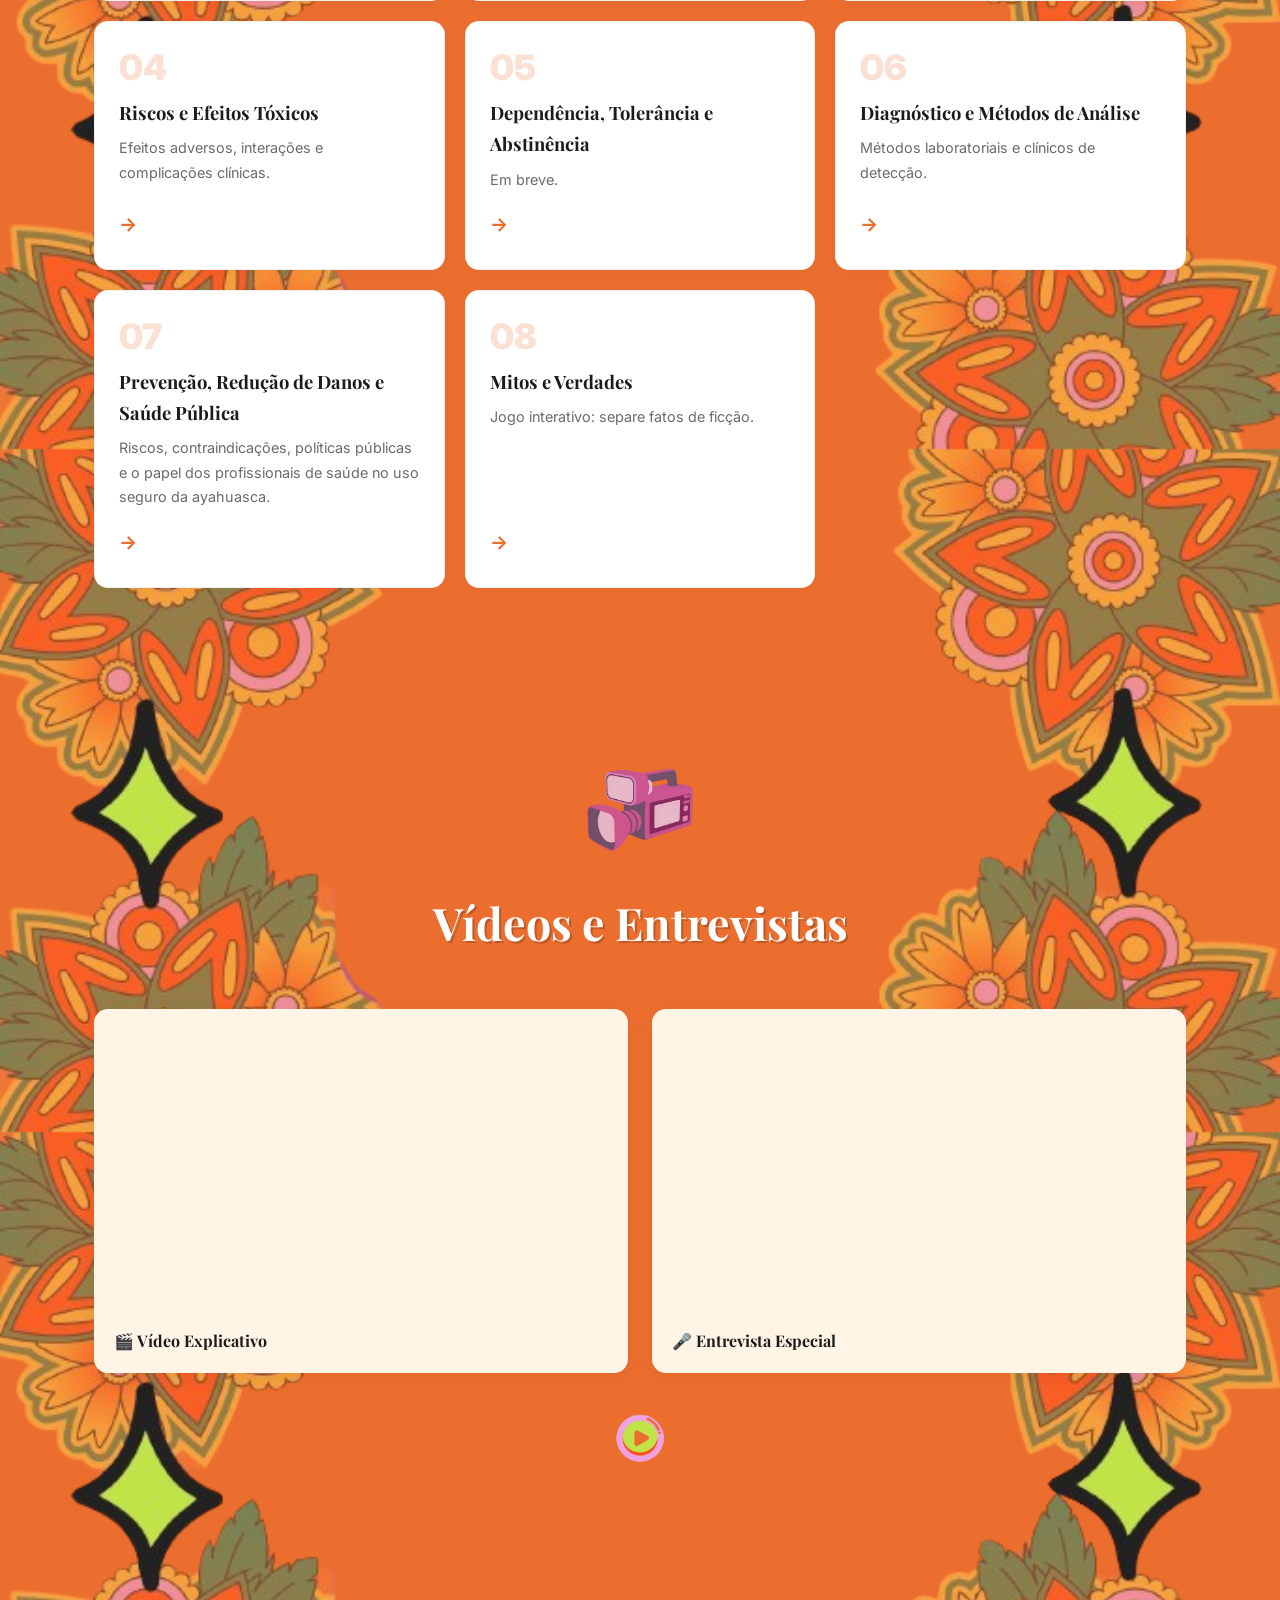
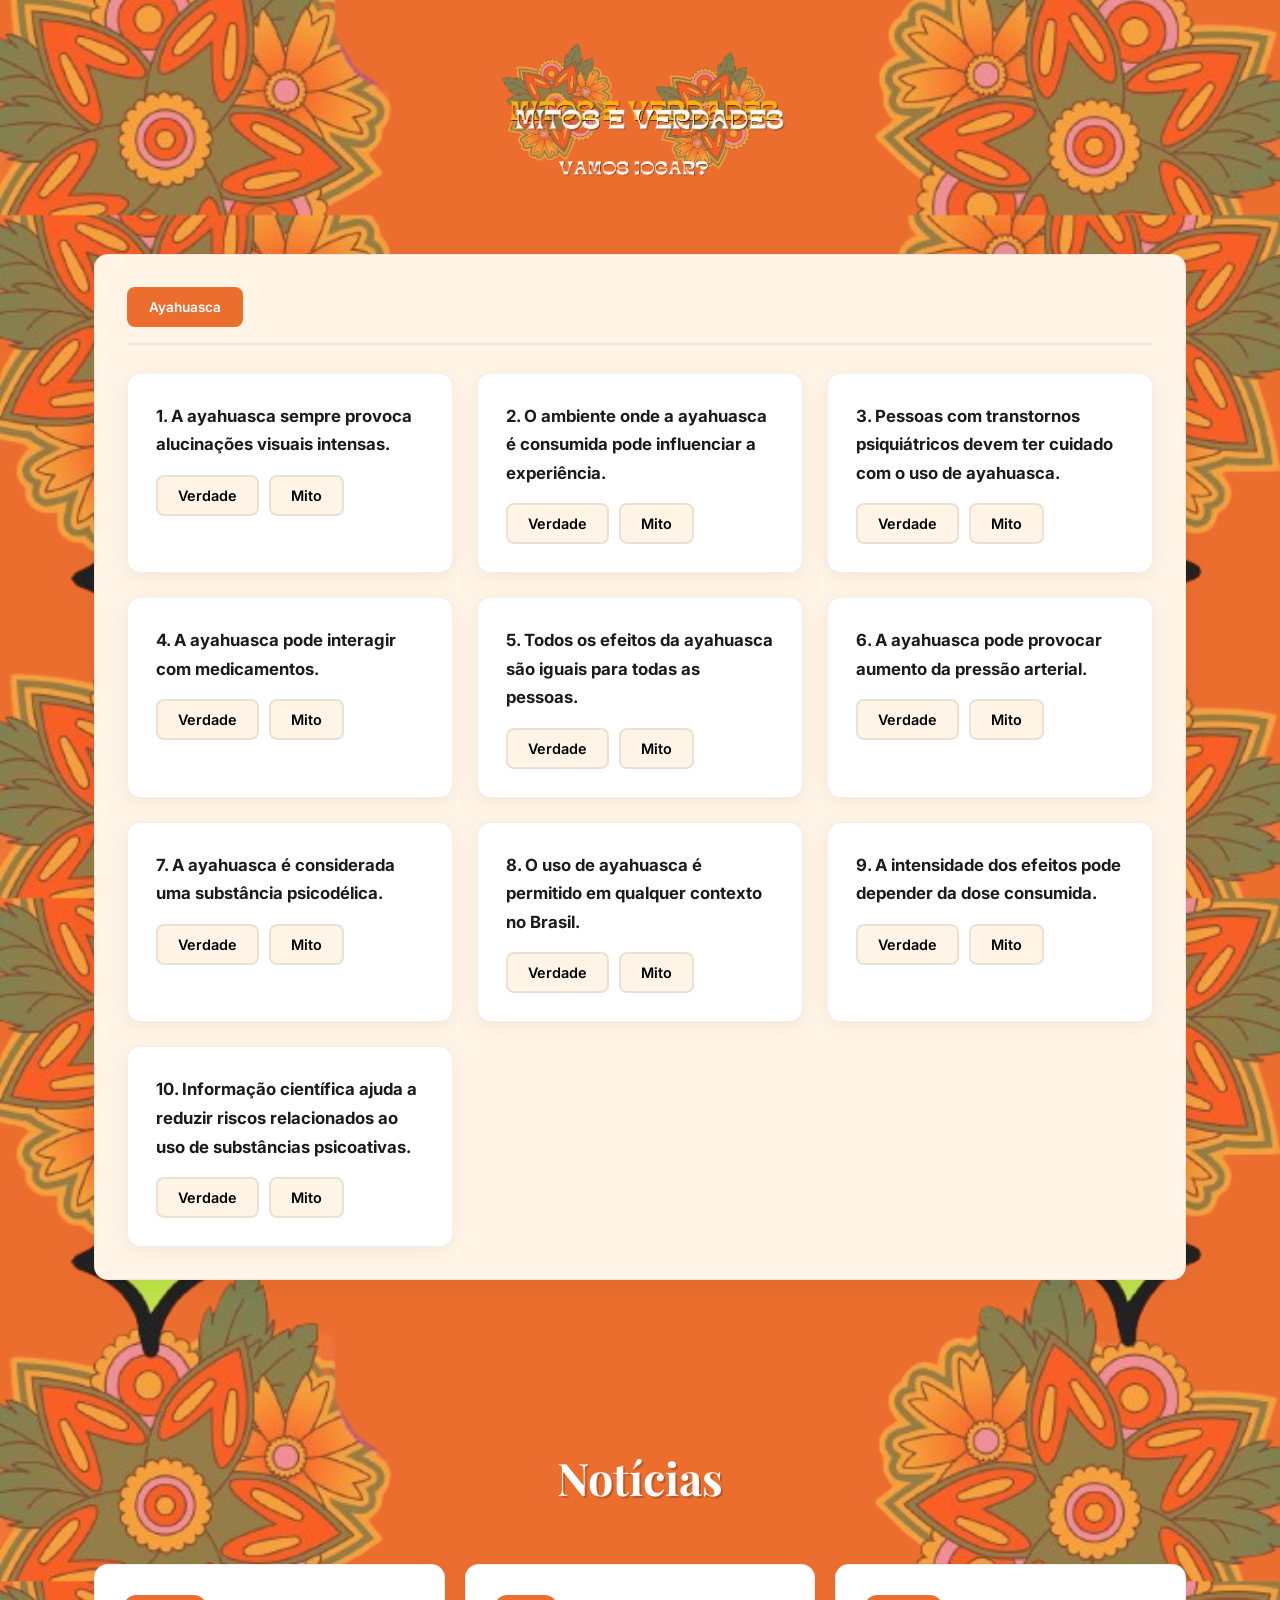
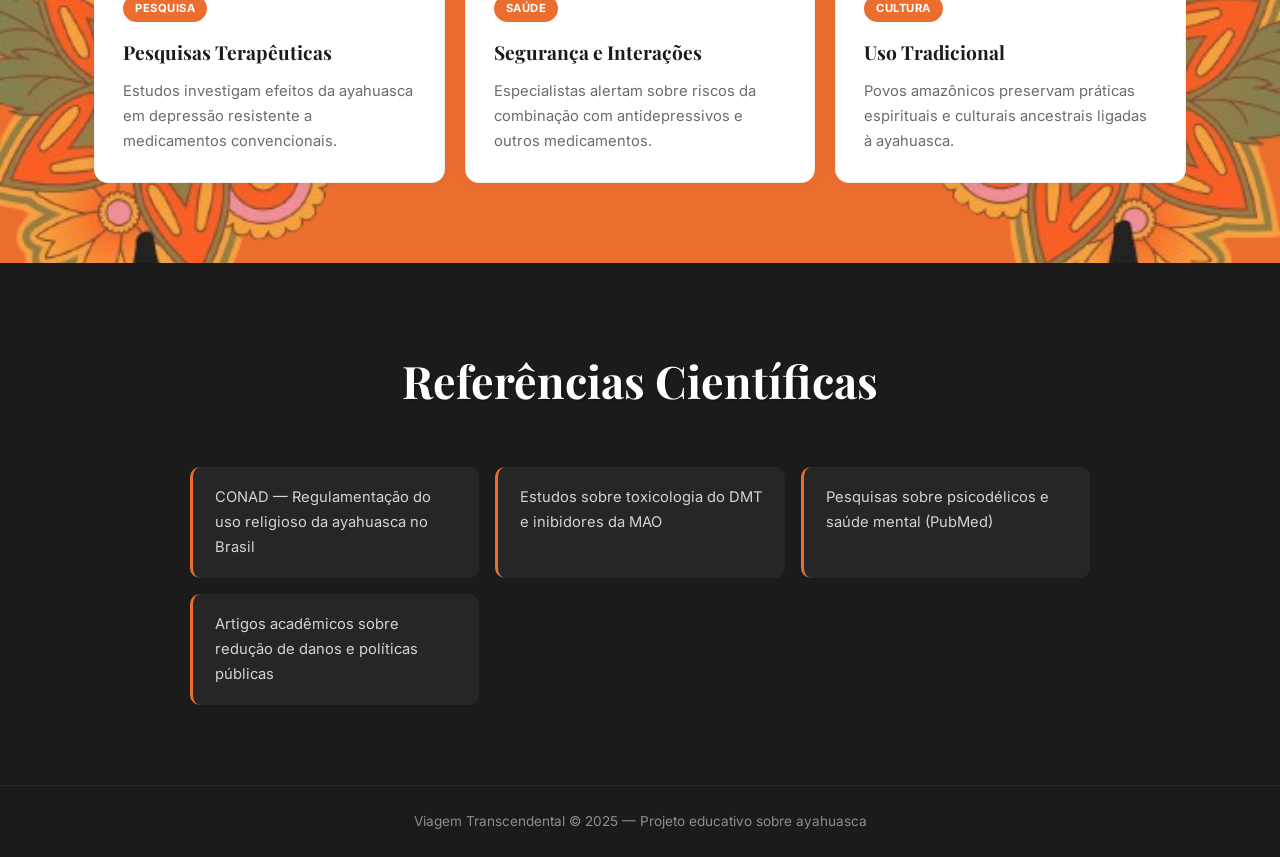
==== commit bacfa53b: "versao final?" ====
--- a/index.html
+++ b/index.html
@@ -91,8 +91,7 @@
       <a href="topico7.html" class="topic-card">
         <span class="topic-num">07</span>
         <h3>Prevenção, Redução de Danos e Saúde Pública</h3>
-        <p>Estratégias de uso seguro, contraindicações, interações medicamentosas e o papel das políticas públicas na
-  regulamentação da ayahuasca.</p>
+        <p>Riscos, contraindicações, políticas públicas e o papel dos profissionais de saúde no uso seguro da ayahuasca.</p>
         <span class="card-arrow">→</span>
       </a>
 
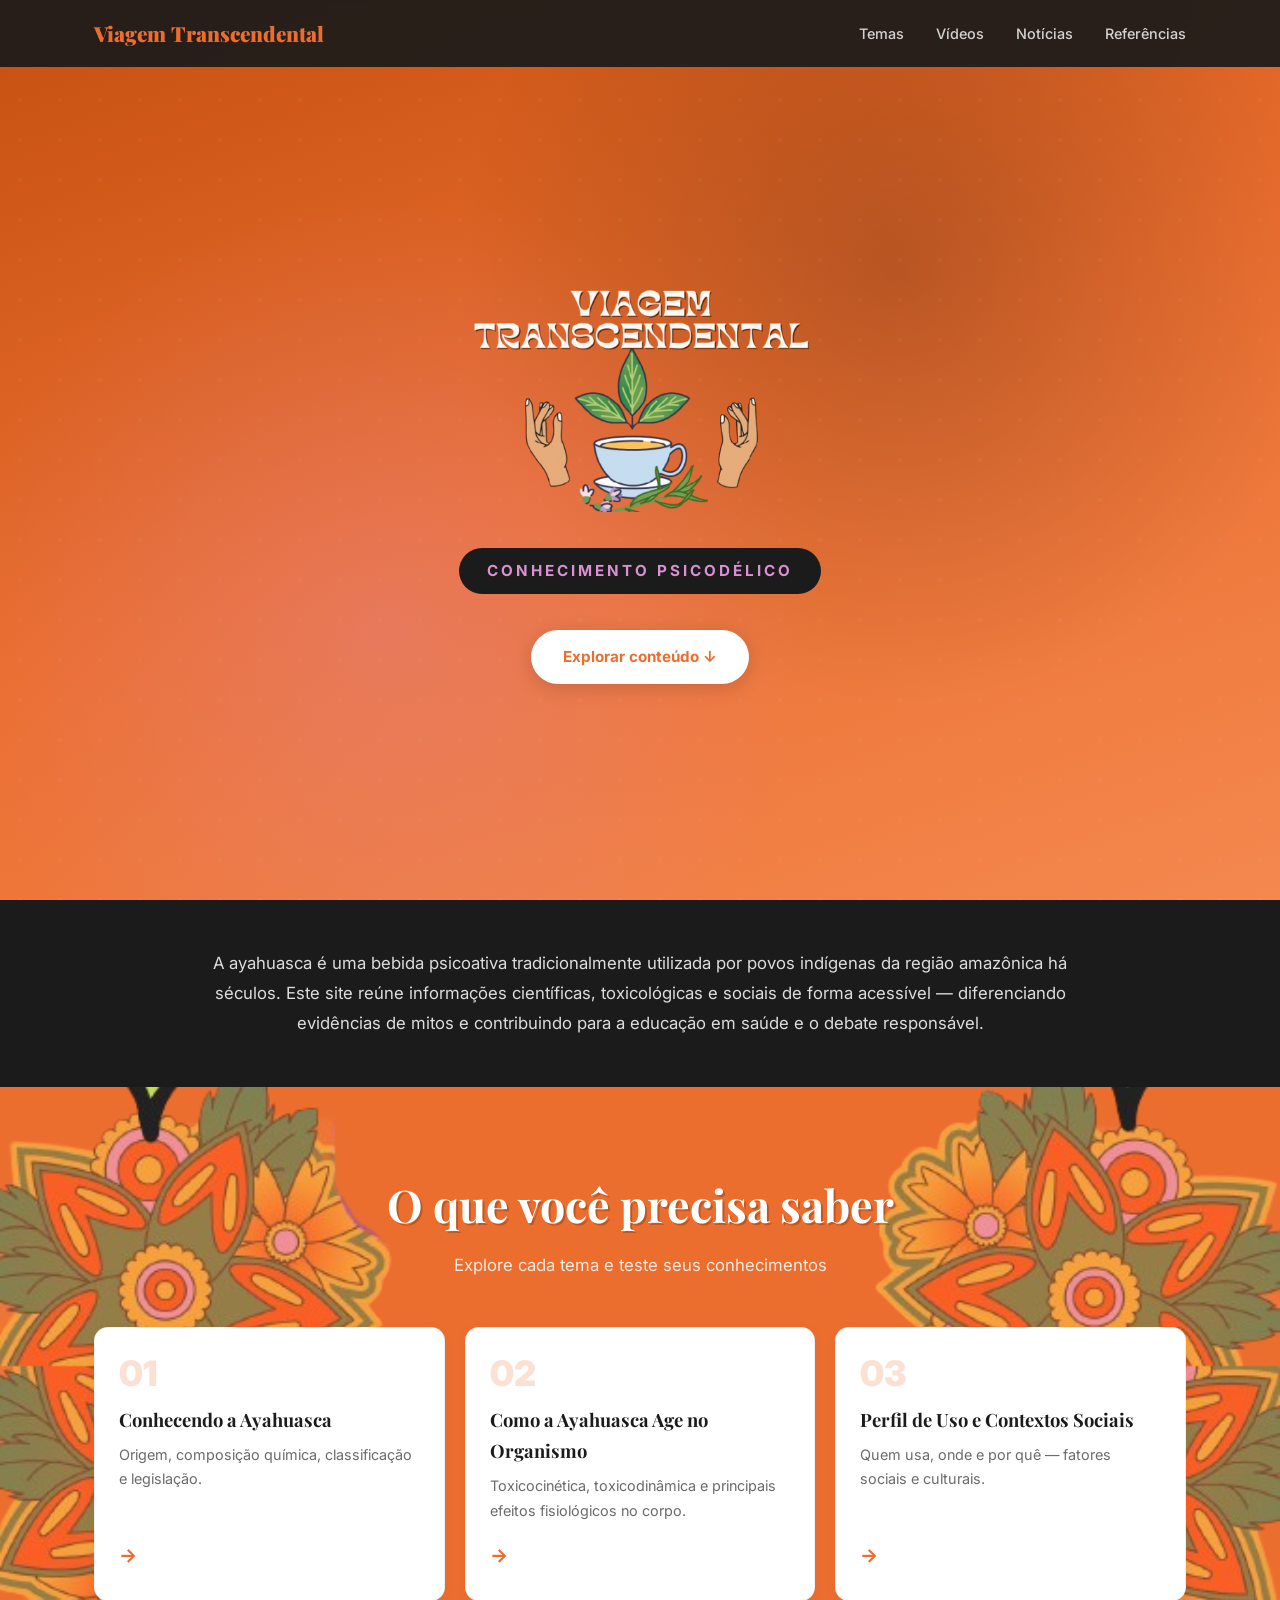
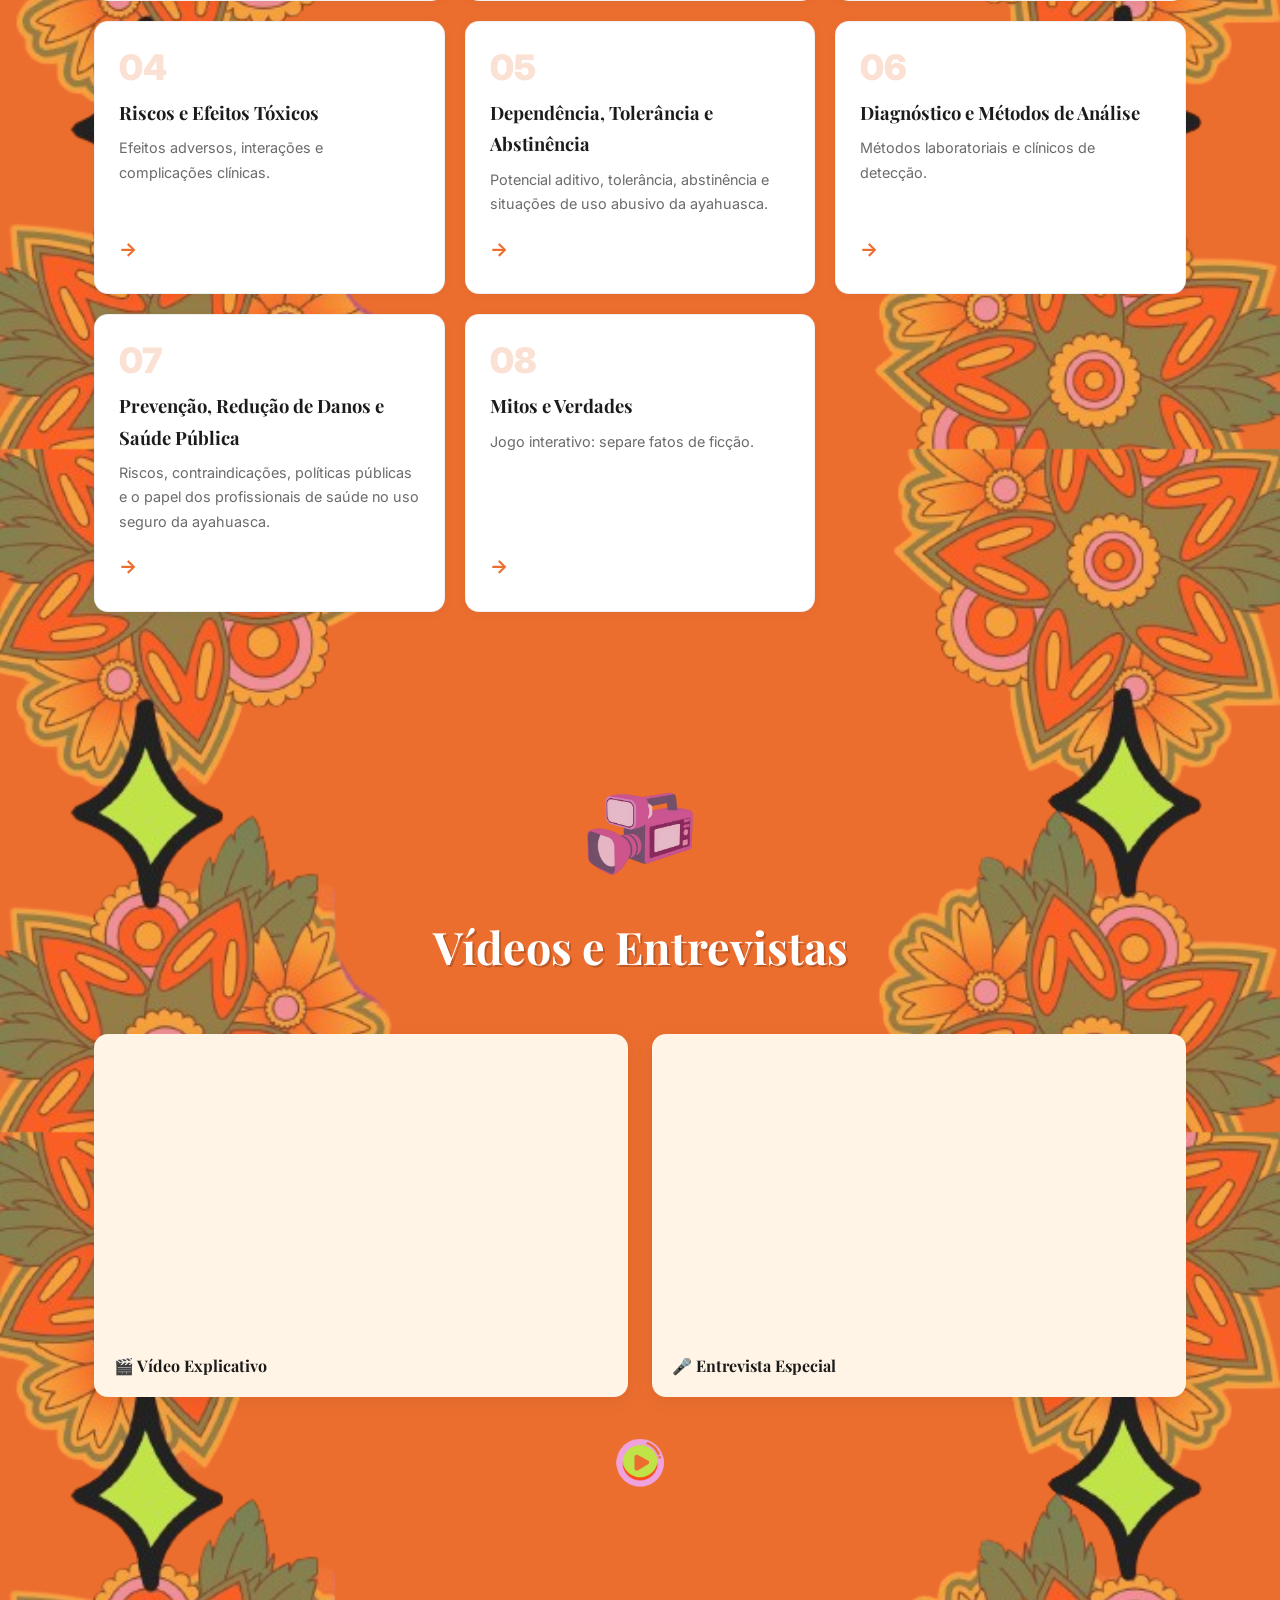
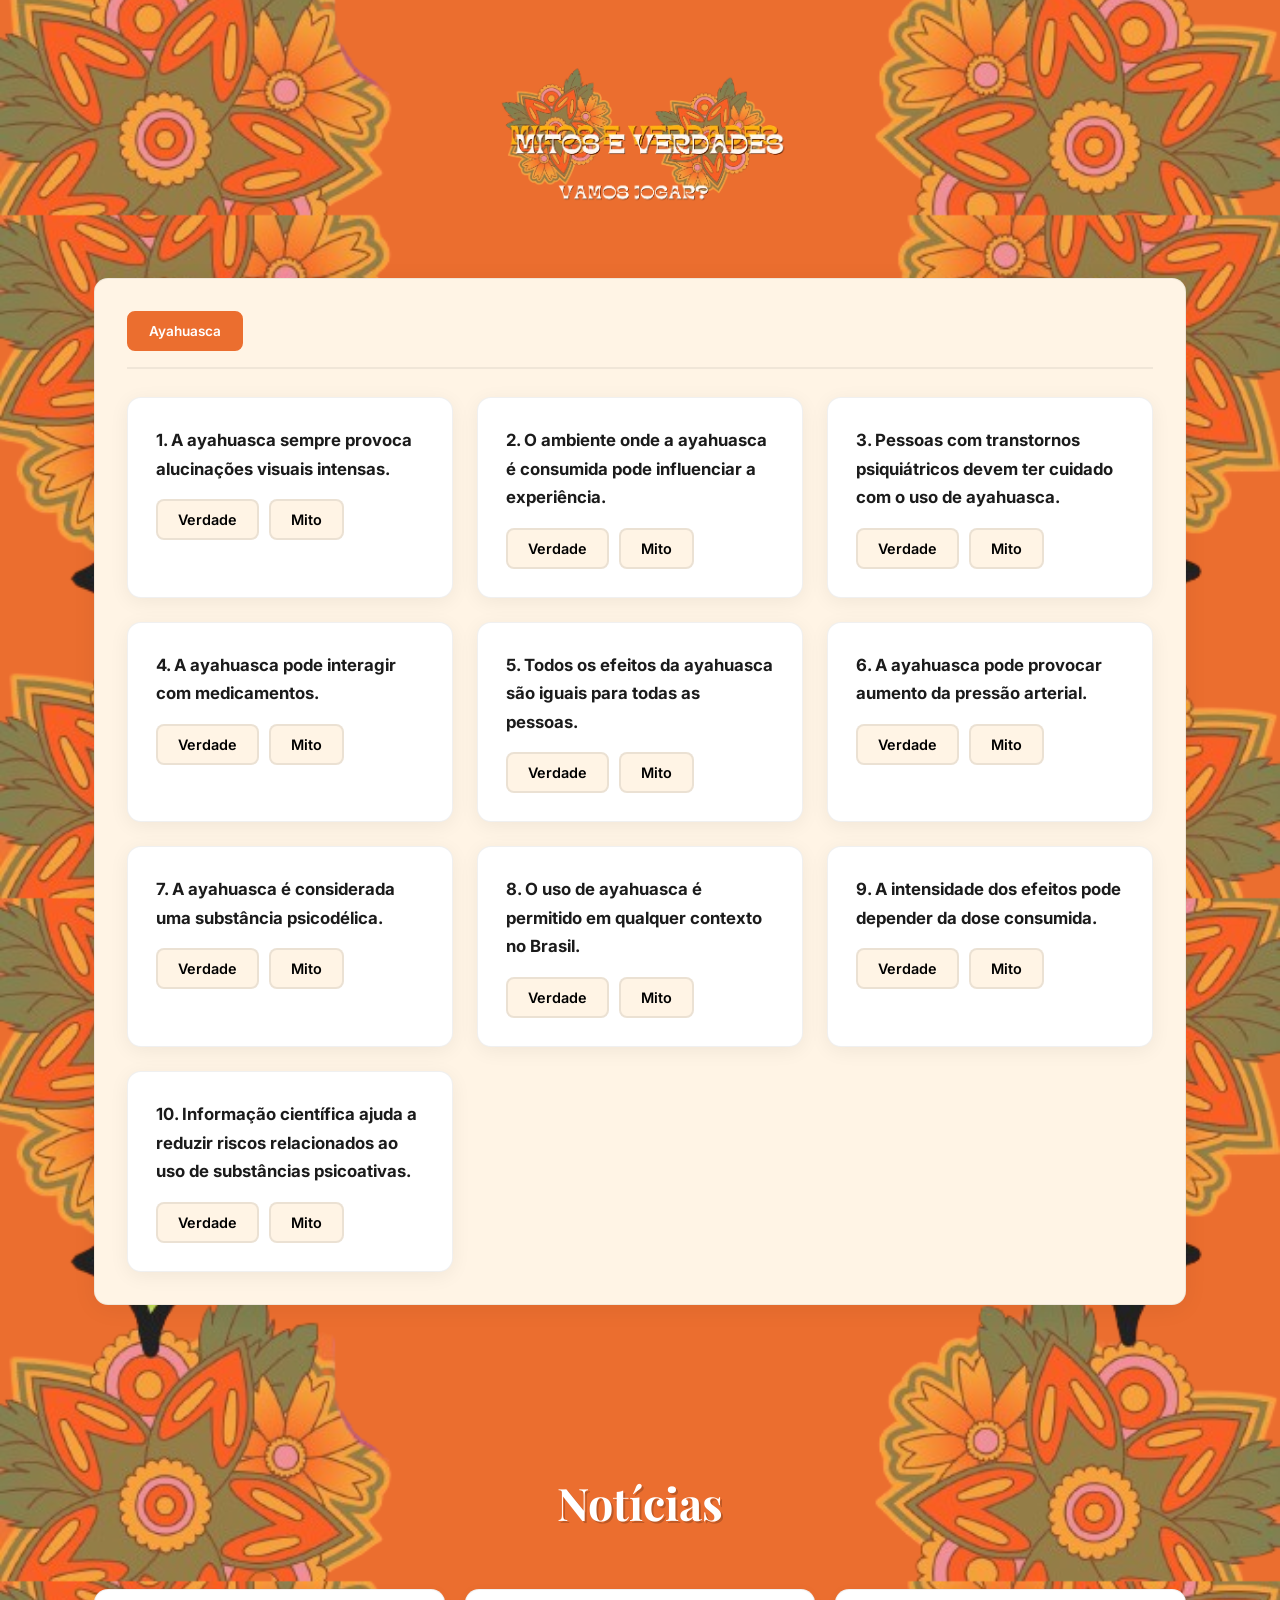
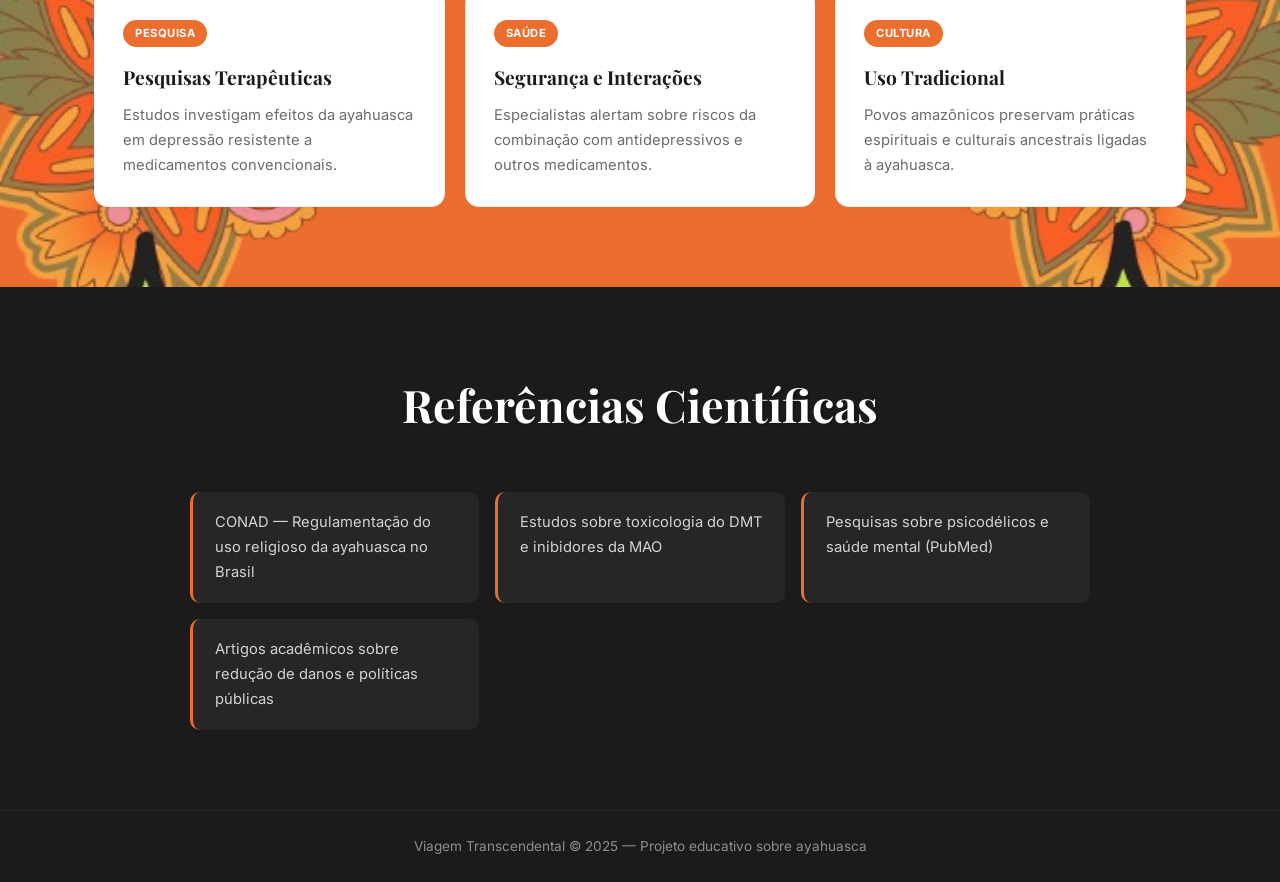
==== commit cf07cc69: "versao final?" ====
--- a/index.html
+++ b/index.html
@@ -77,7 +77,7 @@
       <a href="topico5.html" class="topic-card">
         <span class="topic-num">05</span>
         <h3>Dependência, Tolerância e Abstinência</h3>
-        <p>Em breve.</p>
+        <p>Potencial aditivo, tolerância, abstinência e situações de uso abusivo da ayahuasca.</p>
         <span class="card-arrow">→</span>
       </a>
 
@@ -115,13 +115,13 @@
     <div class="video-grid">
       <div class="video-card">
         <div class="video-wrapper">
-          <iframe src="https://www.youtube.com/watch?v=gJEr-M83Fqk" allowfullscreen title="Vídeo explicativo"></iframe>
+          <iframe src="https://www.youtube.com/embed/gJEr-M83Fqk" allowfullscreen title="Vídeo explicativo"></iframe>
         </div>
         <h3>🎬 Vídeo Explicativo</h3>
       </div>
       <div class="video-card">
         <div class="video-wrapper">
-          <iframe src="https://www.youtube.com/watch?v=15TtU0dIgQc  " allowfullscreen title="Entrevista"></iframe>
+          <iframe src="https://www.youtube.com/embed/15TtU0dIgQc" allowfullscreen title="Entrevista"></iframe>
         </div>
         <h3>🎤 Entrevista Especial</h3>
       </div>
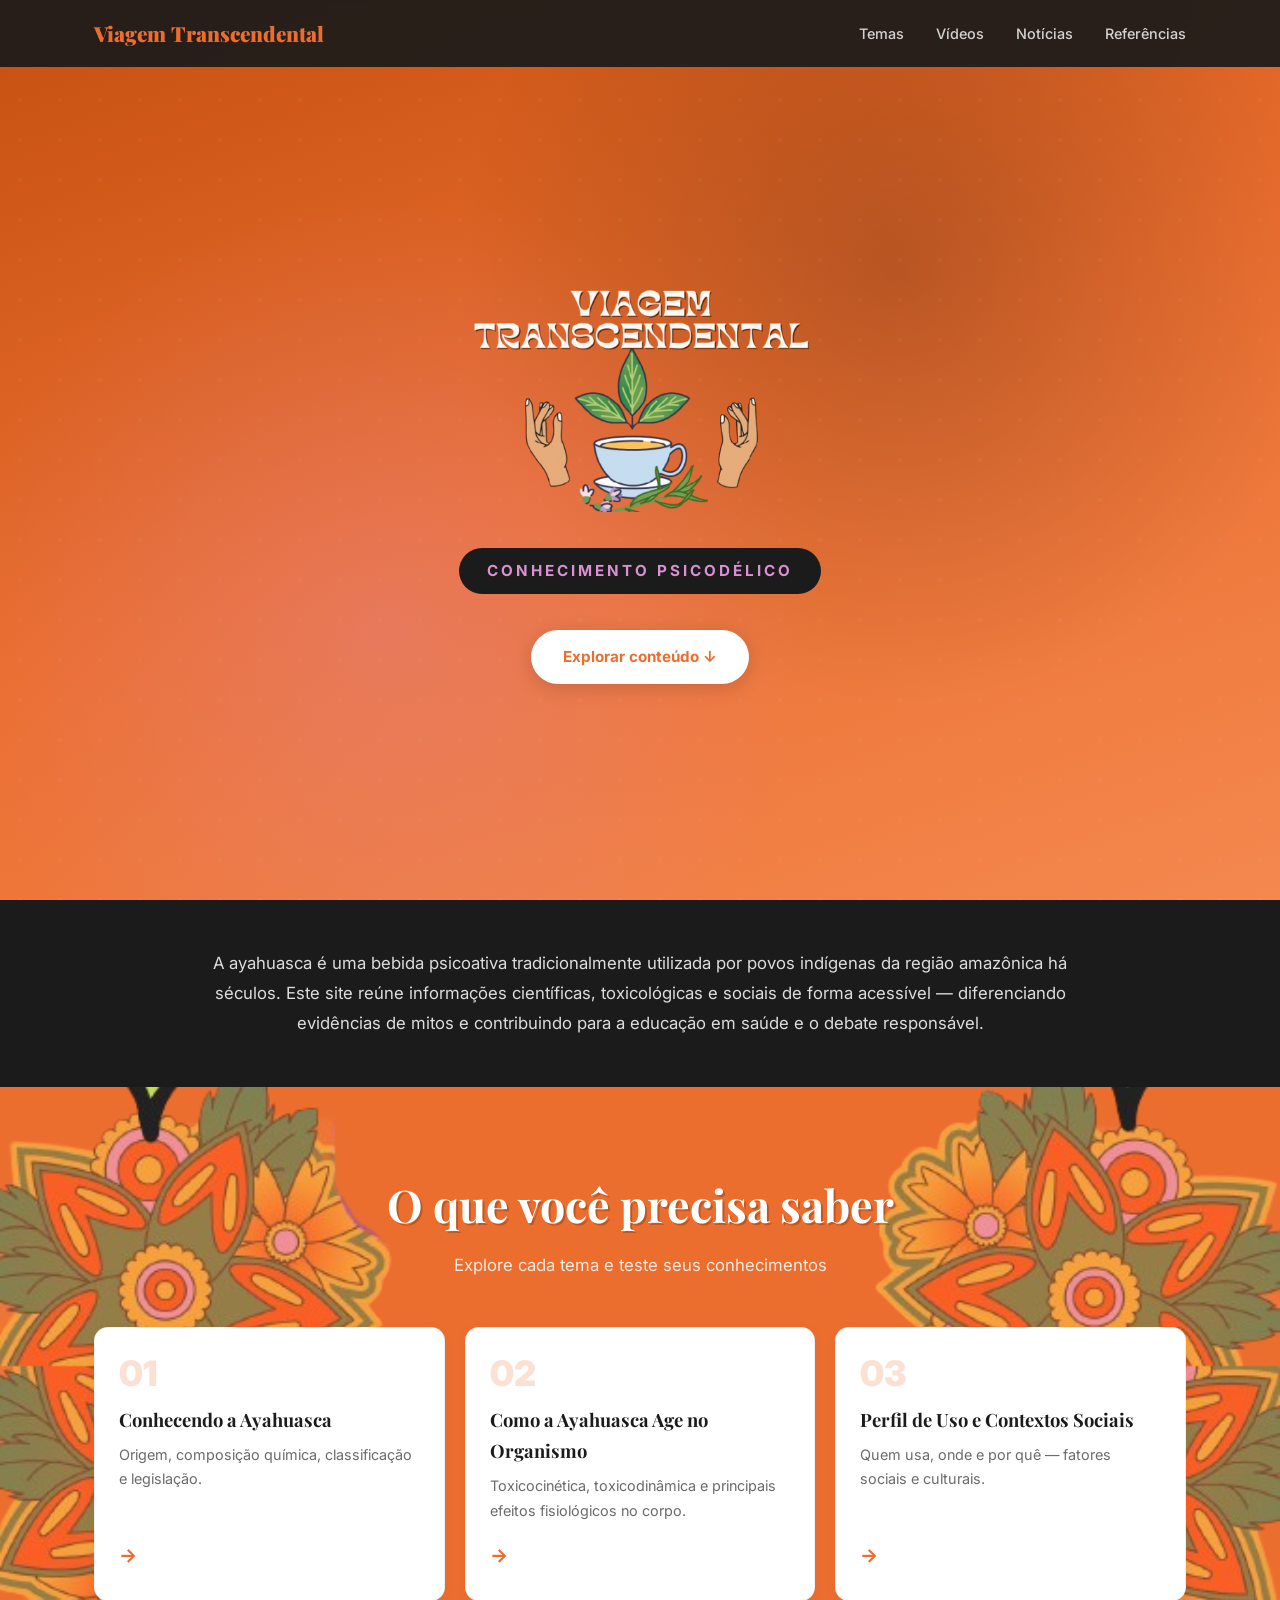
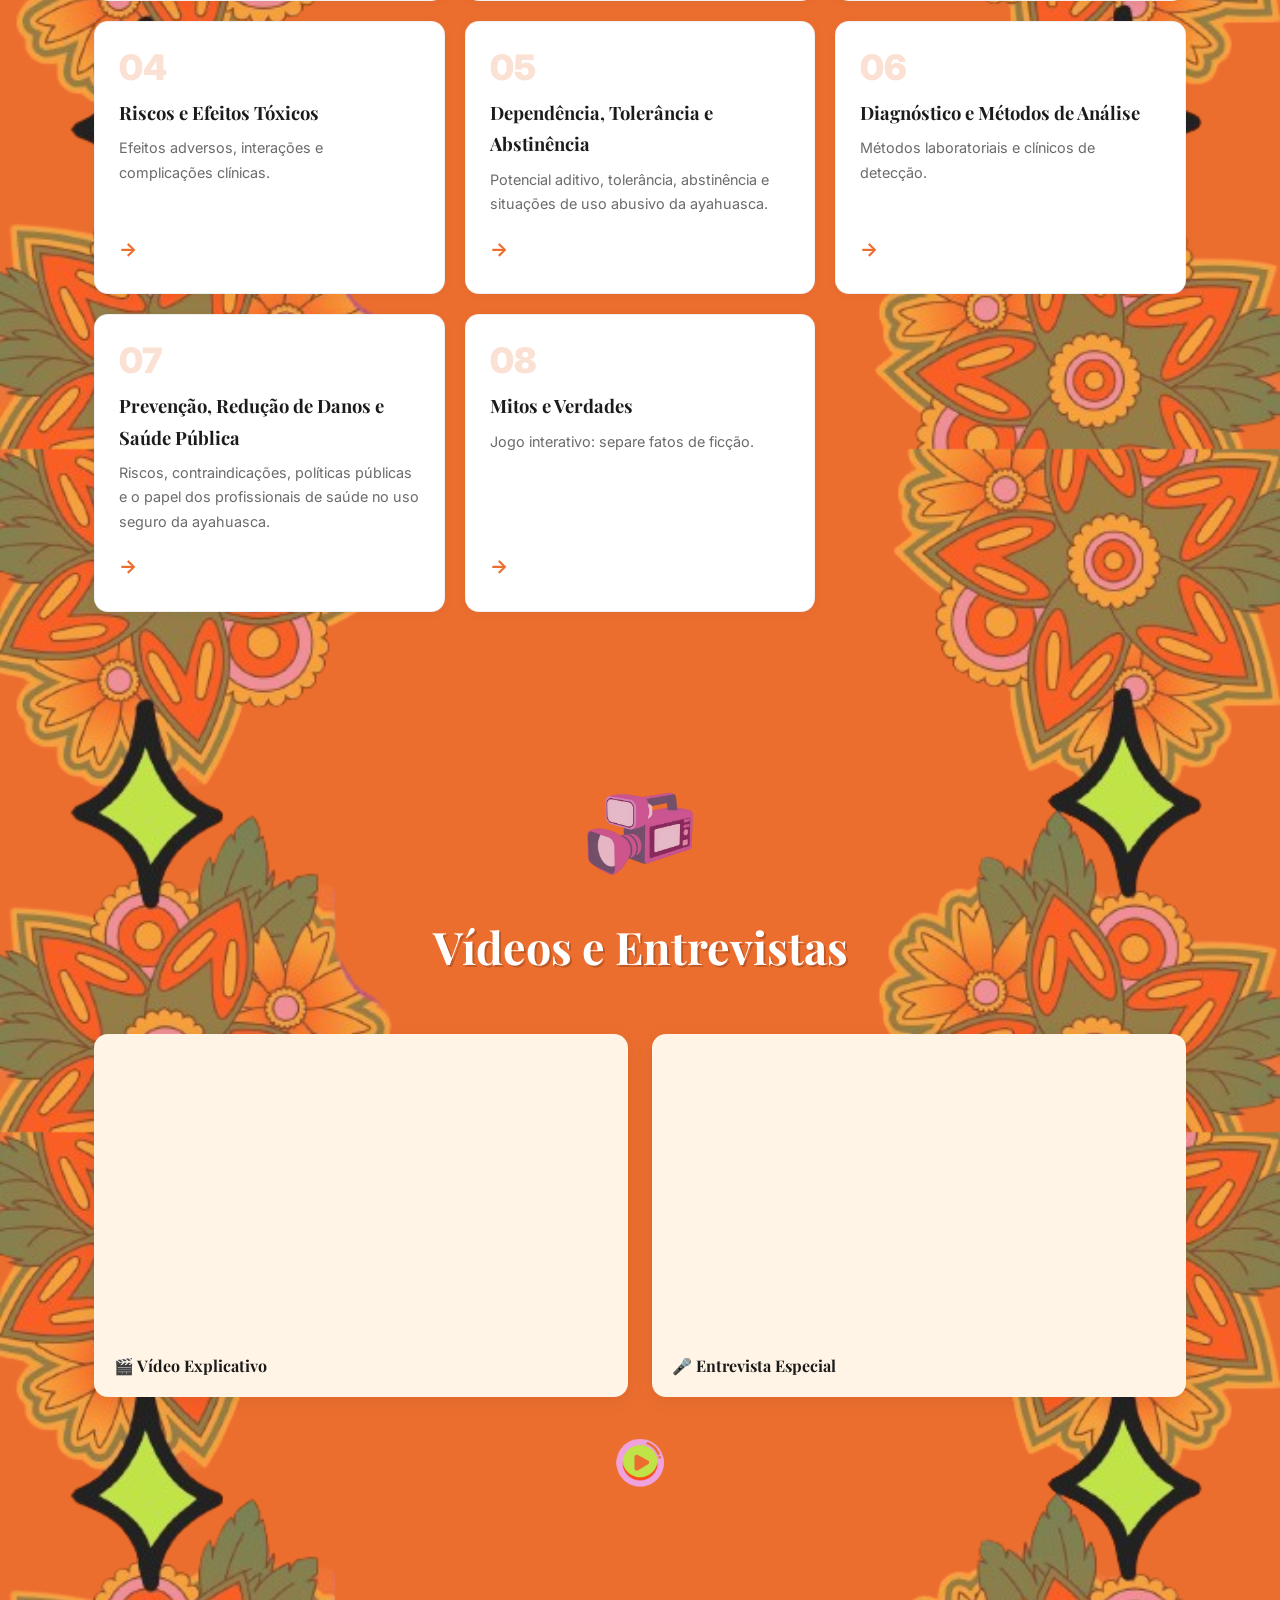
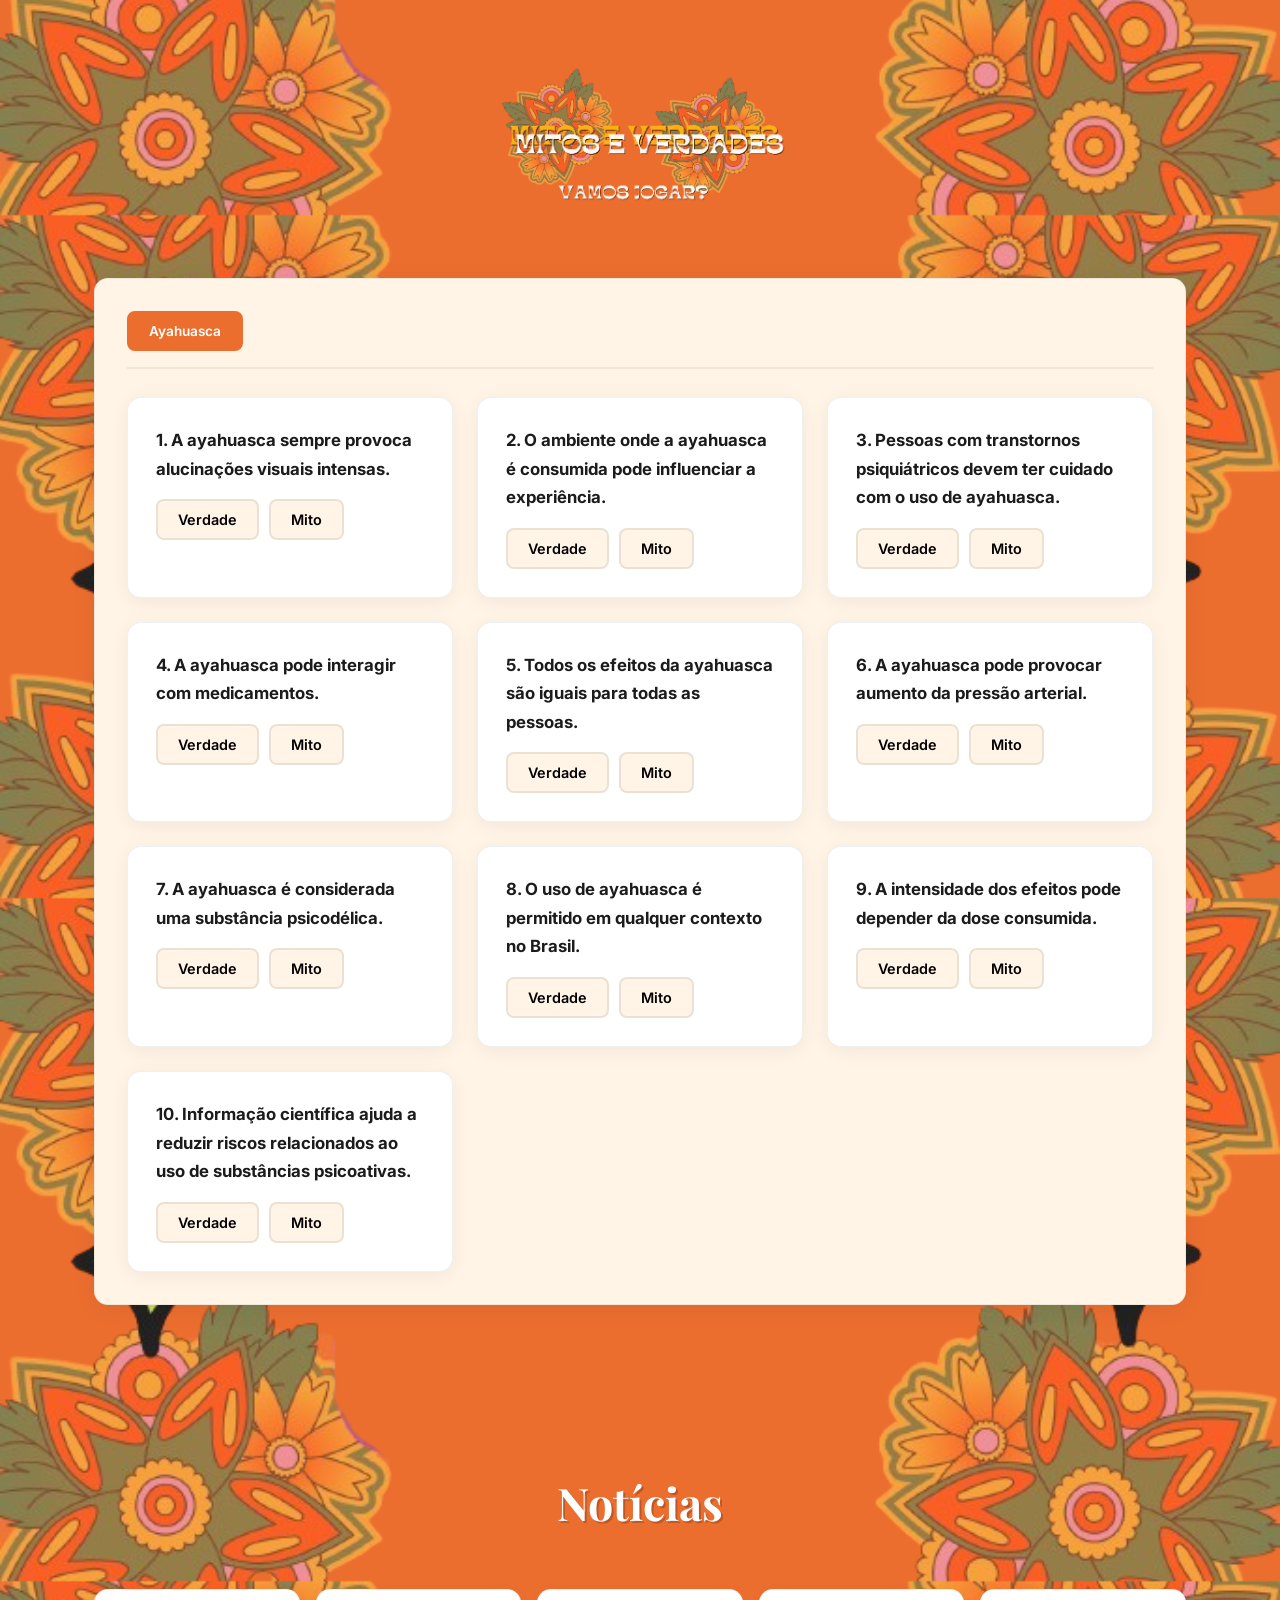
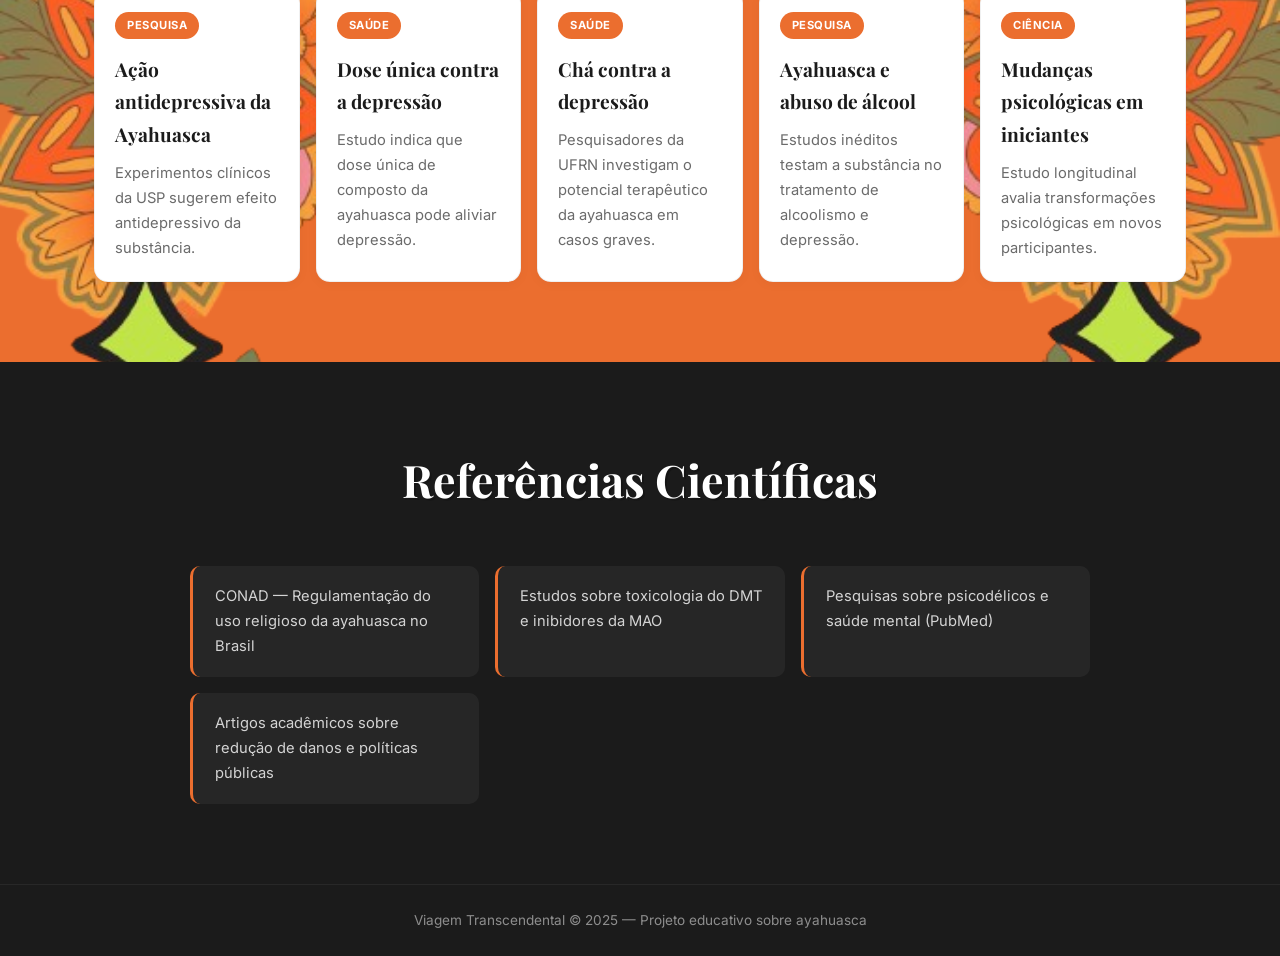
==== commit fda99a7d: "versao final?" ====
--- a/index.html
+++ b/index.html
@@ -283,21 +283,31 @@
       <h2>Notícias</h2>
     </div>
     <div class="news-grid">
-      <div class="news-card">
+      <a href="https://jornal.usp.br/ciencias/experimentos-clinicos-sugerem-acao-antidepressiva-do-ayahuasca/" target="_blank" class="news-card">
         <span class="news-tag">Pesquisa</span>
-        <h4>Pesquisas Terapêuticas</h4>
-        <p>Estudos investigam efeitos da ayahuasca em depressão resistente a medicamentos convencionais.</p>
-      </div>
-      <div class="news-card">
+        <h4>Ação antidepressiva da Ayahuasca</h4>
+        <p>Experimentos clínicos da USP sugerem efeito antidepressivo da substância.</p>
+      </a>
+      <a href="https://pt.euronews.com/saude/2026/02/17/dose-unica-de-composto-da-ayahuasca-pode-aliviar-depressao-indica-estudo" target="_blank" class="news-card">
         <span class="news-tag">Saúde</span>
-        <h4>Segurança e Interações</h4>
-        <p>Especialistas alertam sobre riscos da combinação com antidepressivos e outros medicamentos.</p>
-      </div>
-      <div class="news-card">
-        <span class="news-tag">Cultura</span>
-        <h4>Uso Tradicional</h4>
-        <p>Povos amazônicos preservam práticas espirituais e culturais ancestrais ligadas à ayahuasca.</p>
-      </div>
+        <h4>Dose única contra a depressão</h4>
+        <p>Estudo indica que dose única de composto da ayahuasca pode aliviar depressão.</p>
+      </a>
+      <a href="https://veja.abril.com.br/revista-veja/cha-contra-a-depressao/" target="_blank" class="news-card">
+        <span class="news-tag">Saúde</span>
+        <h4>Chá contra a depressão</h4>
+        <p>Pesquisadores da UFRN investigam o potencial terapêutico da ayahuasca em casos graves.</p>
+      </a>
+      <a href="https://www.uol.com.br/vivabem/noticias/redacao/2021/09/24/estudos-ineditos-testam-ayahuasca-para-tratar-abuso-de-alcool-e-depressao.htm" target="_blank" class="news-card">
+        <span class="news-tag">Pesquisa</span>
+        <h4>Ayahuasca e abuso de álcool</h4>
+        <p>Estudos inéditos testam a substância no tratamento de alcoolismo e depressão.</p>
+      </a>
+      <a href="https://periodicos.unifesp.br/index.php/neurociencias/article/view/16419" target="_blank" class="news-card">
+        <span class="news-tag">Ciência</span>
+        <h4>Mudanças psicológicas em iniciantes</h4>
+        <p>Estudo longitudinal avalia transformações psicológicas em novos participantes.</p>
+      </a>
     </div>
   </div>
 </section>
--- a/styles.css
+++ b/styles.css
@@ -361,17 +361,20 @@
 
 .news-grid {
   display: grid;
-  grid-template-columns: repeat(auto-fit, minmax(280px, 1fr));
-  gap: 20px;
+  grid-template-columns: repeat(auto-fit, minmax(200px, 1fr));
+  gap: 16px;
 }
 
 .news-card {
   background: var(--white);
   border-radius: var(--radius);
-  padding: 28px;
+  padding: 20px;
   border: 1px solid rgba(0,0,0,.06);
   box-shadow: 0 2px 12px rgba(0,0,0,.04);
   transition: .3s;
+  text-decoration: none;
+  color: inherit;
+  display: block;
 }
 
 .news-card:hover {
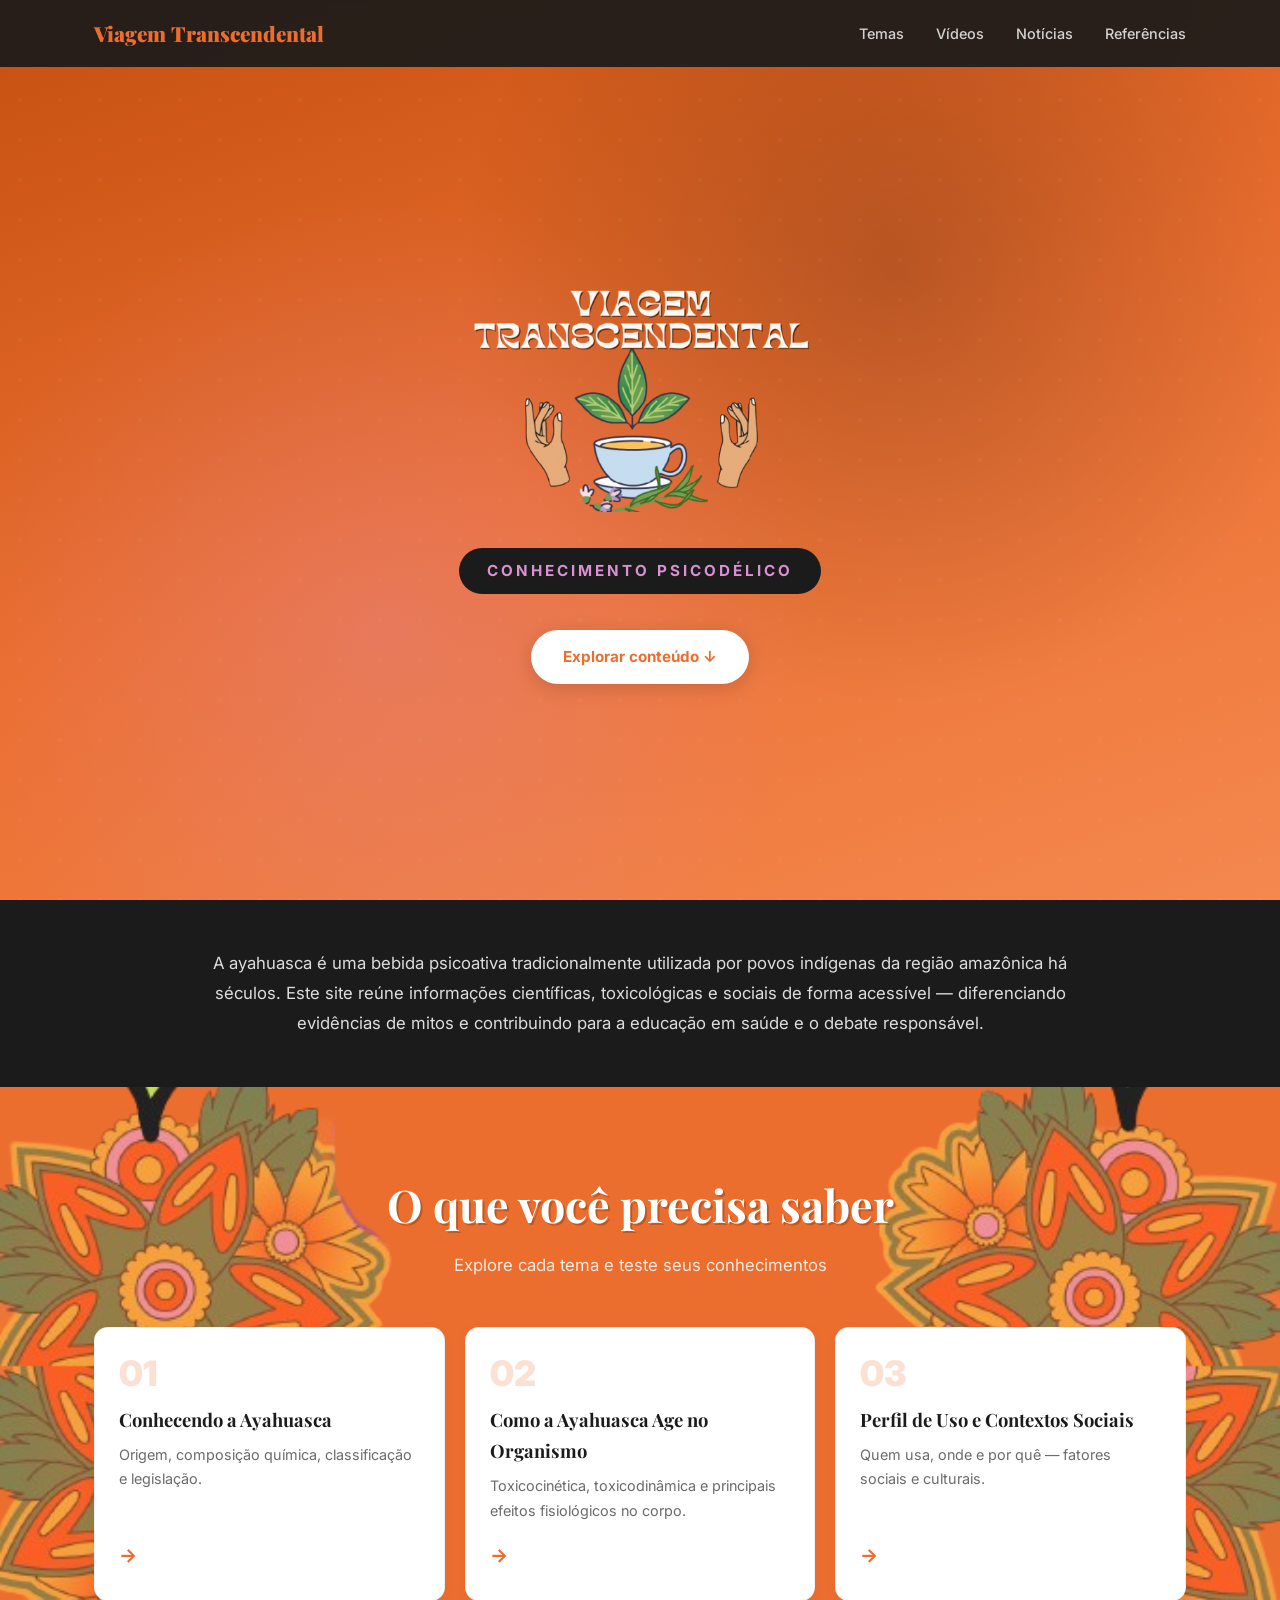
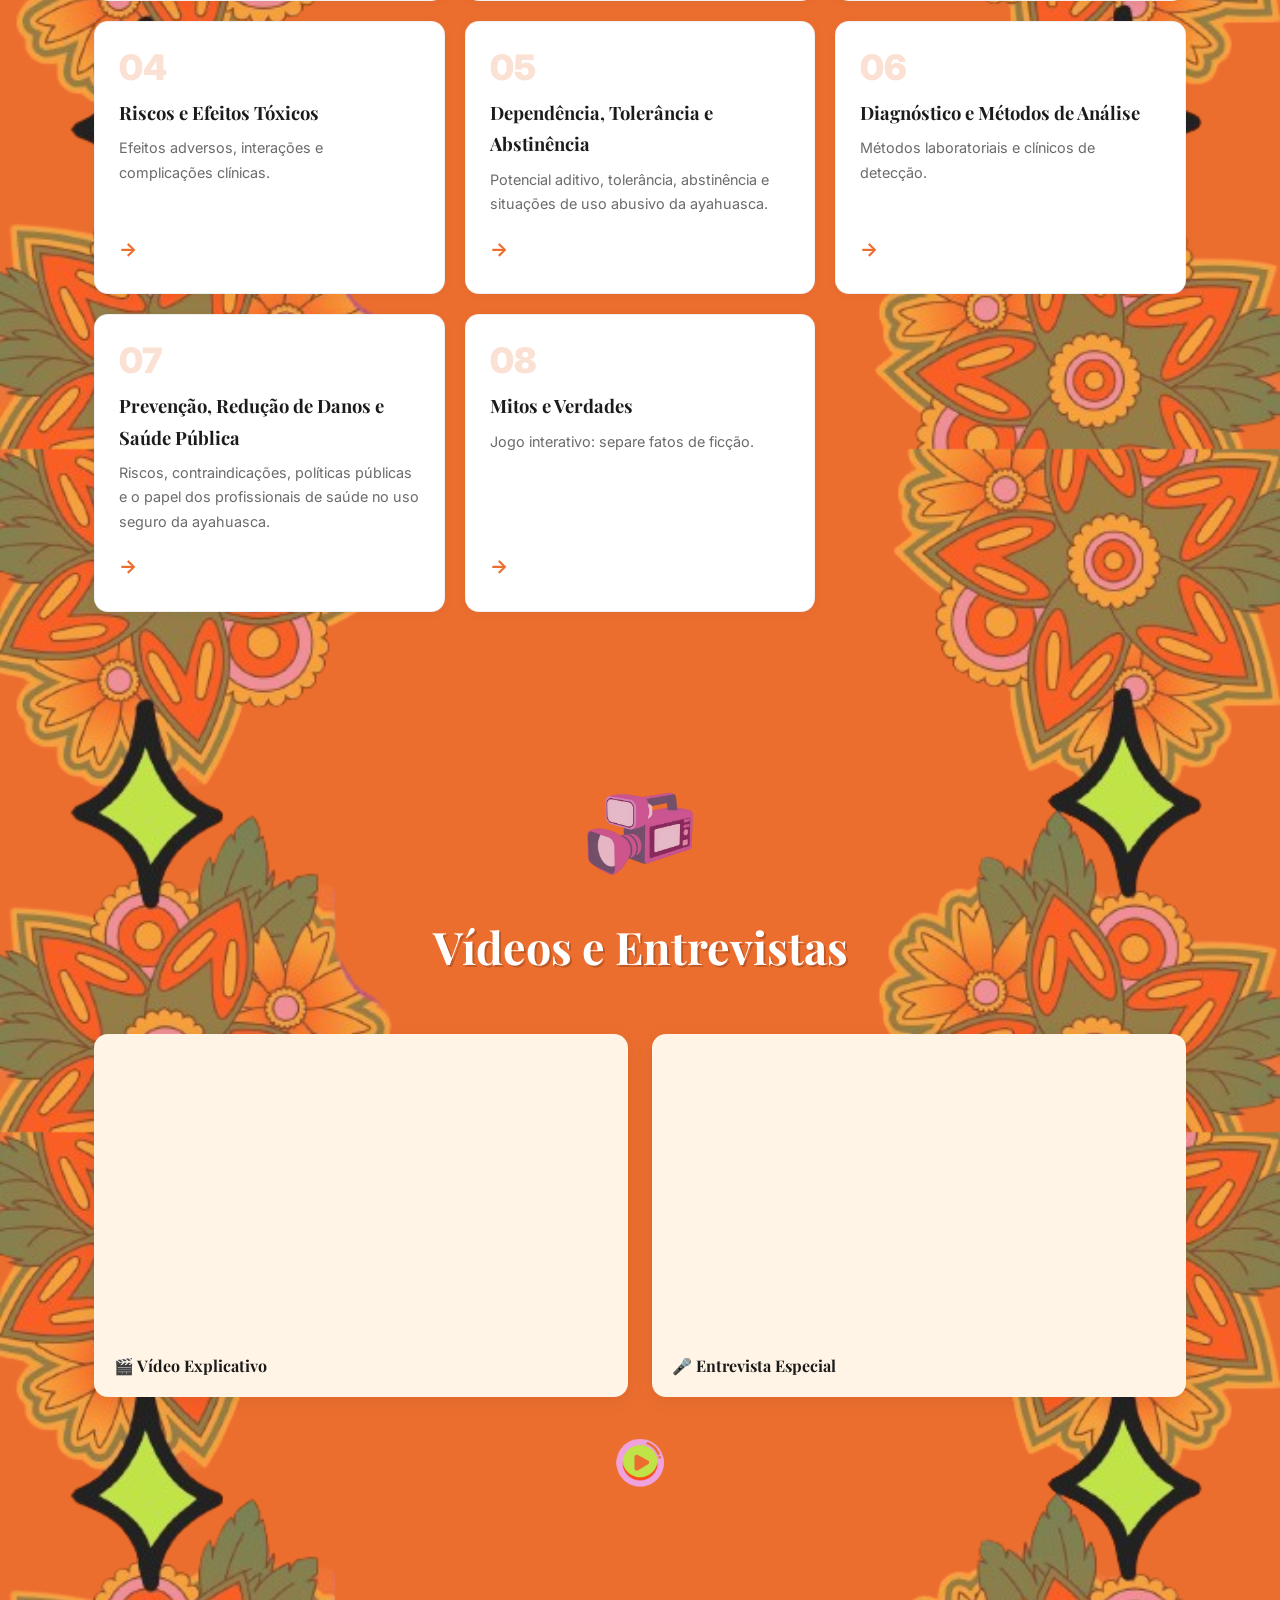
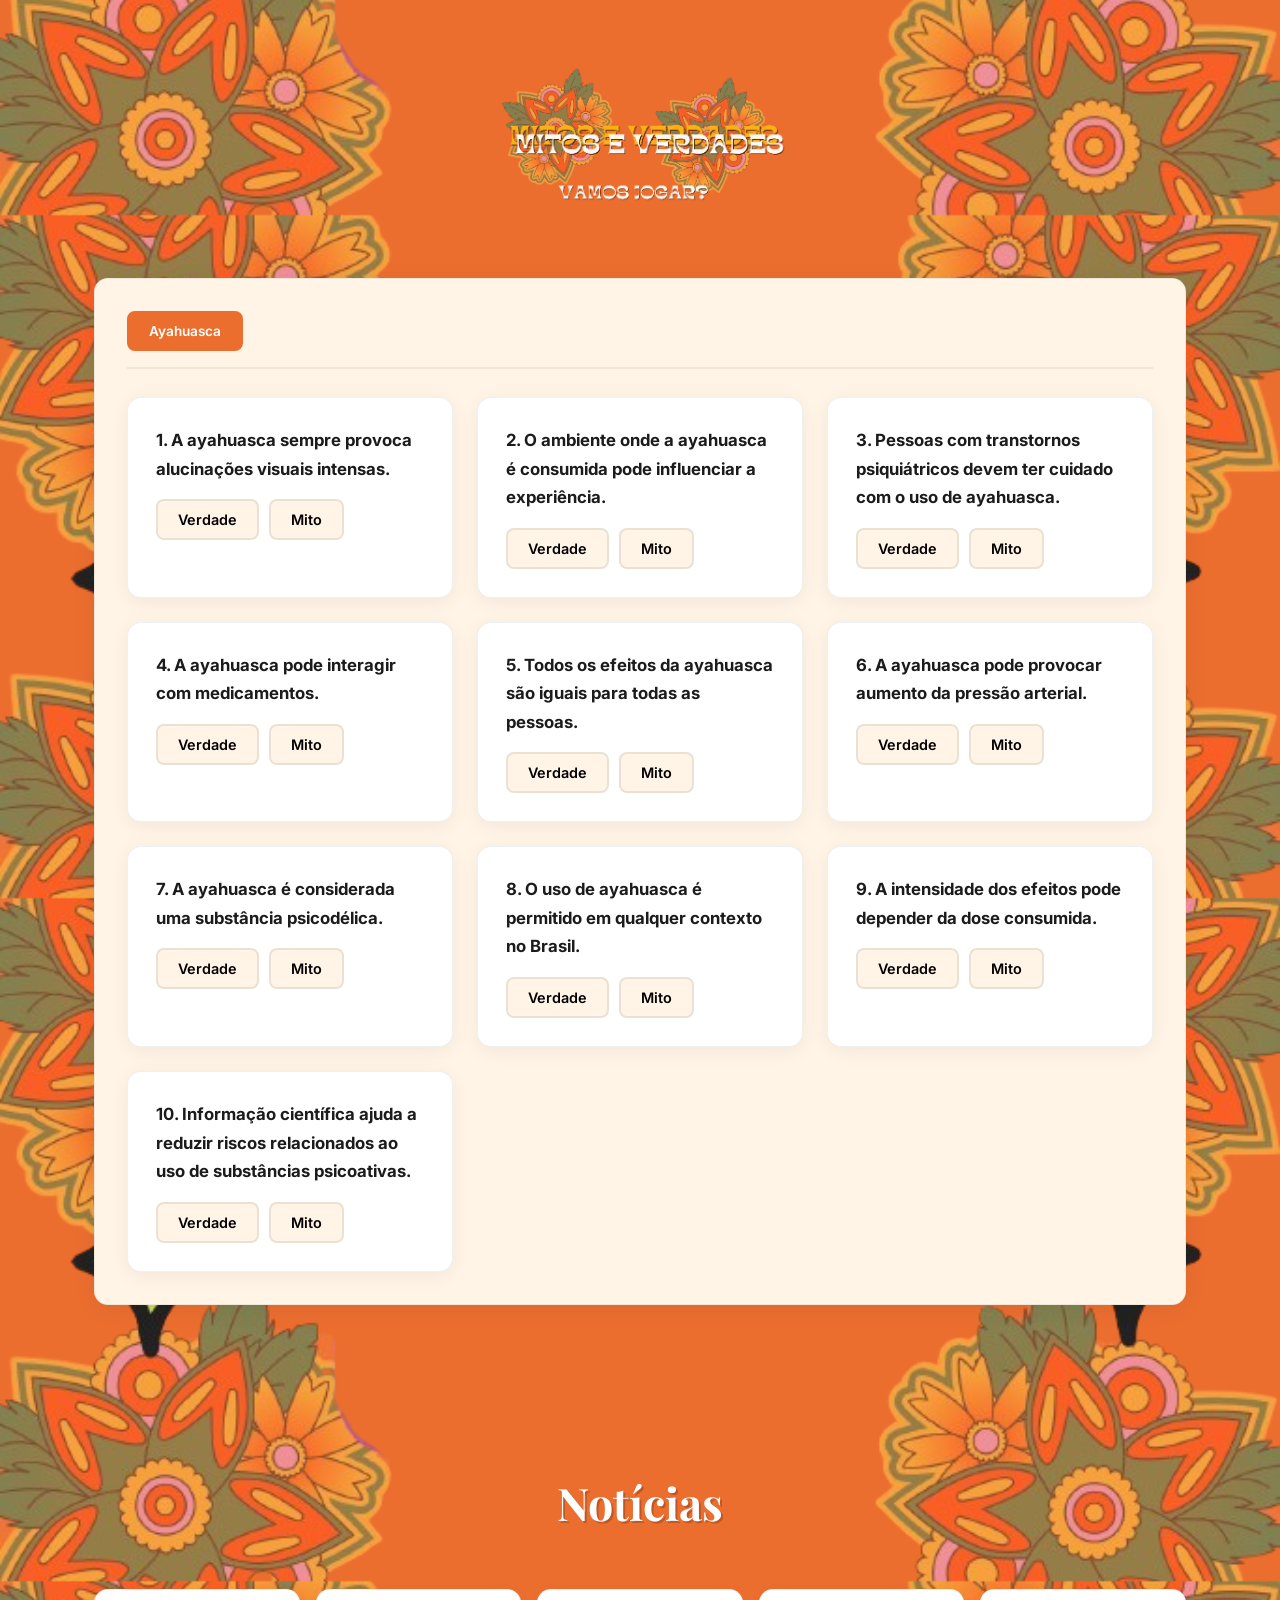
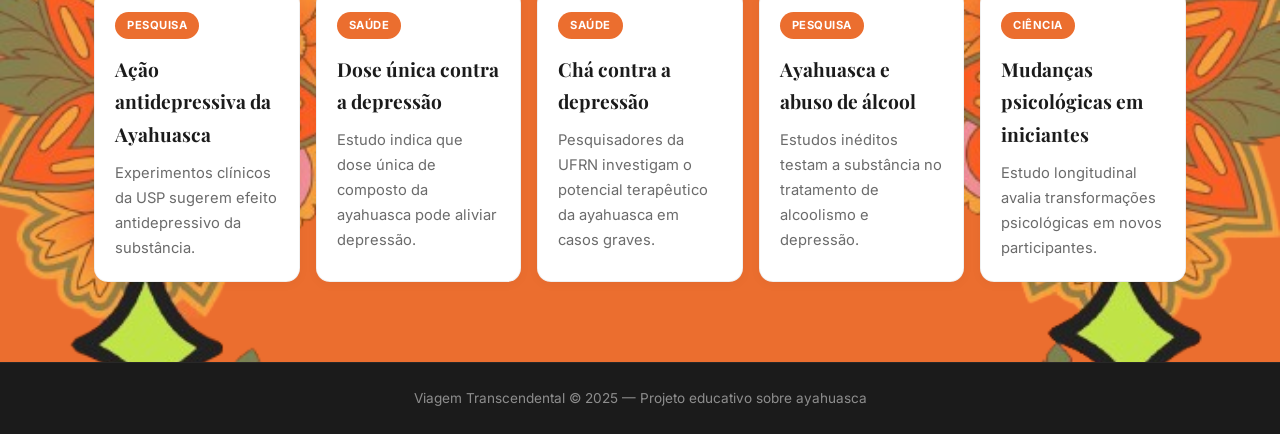
==== commit 9bbd3dca: "versao final?" ====
--- a/index.html
+++ b/index.html
@@ -312,20 +312,6 @@
   </div>
 </section>
 
-<section id="referencias" class="references-section">
-  <div class="container">
-    <div class="section-header light">
-      <h2>Referências Científicas</h2>
-    </div>
-    <div class="ref-grid">
-      <div class="ref-item">CONAD — Regulamentação do uso religioso da ayahuasca no Brasil</div>
-      <div class="ref-item">Estudos sobre toxicologia do DMT e inibidores da MAO</div>
-      <div class="ref-item">Pesquisas sobre psicodélicos e saúde mental (PubMed)</div>
-      <div class="ref-item">Artigos acadêmicos sobre redução de danos e políticas públicas</div>
-    </div>
-  </div>
-</section>
-
 <footer>
   <div class="container">
     <p>Viagem Transcendental &copy; 2025 — Projeto educativo sobre ayahuasca</p>
